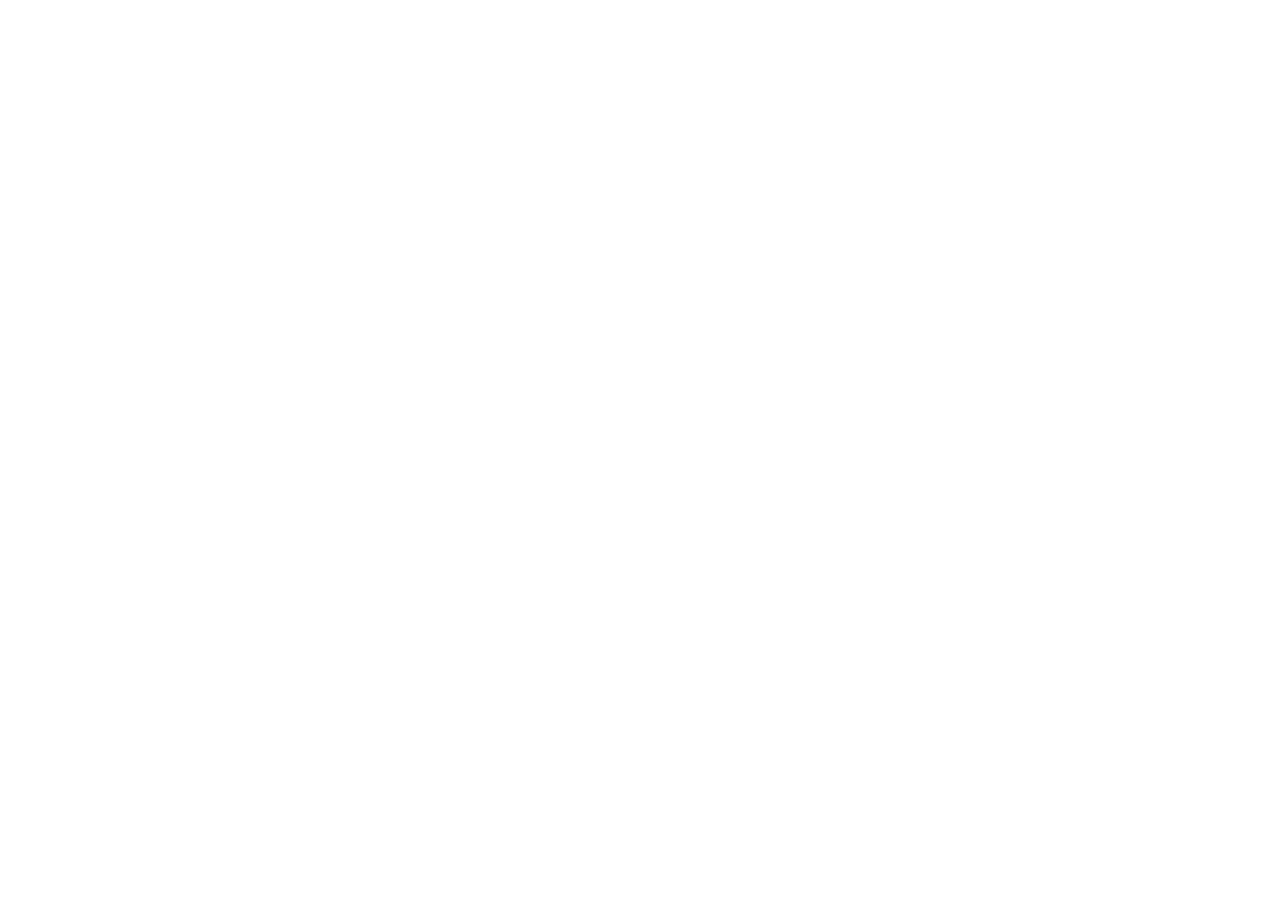
==== index.htm @ 849006d3 "初始化项目" ====
<!DOCTYPE html>
<html lang="en">

<head>
    <meta charset="UTF-8">
    <meta name="viewport" content="width=device-width, initial-scale=1.0,maximum-scale=1.0, minimum-scale=1.0, user-scalable=no">
    <meta http-equiv="X-UA-Compatible" content="ie=edge">
    <title>Document</title>
</head>

<body>

</body>

</html>
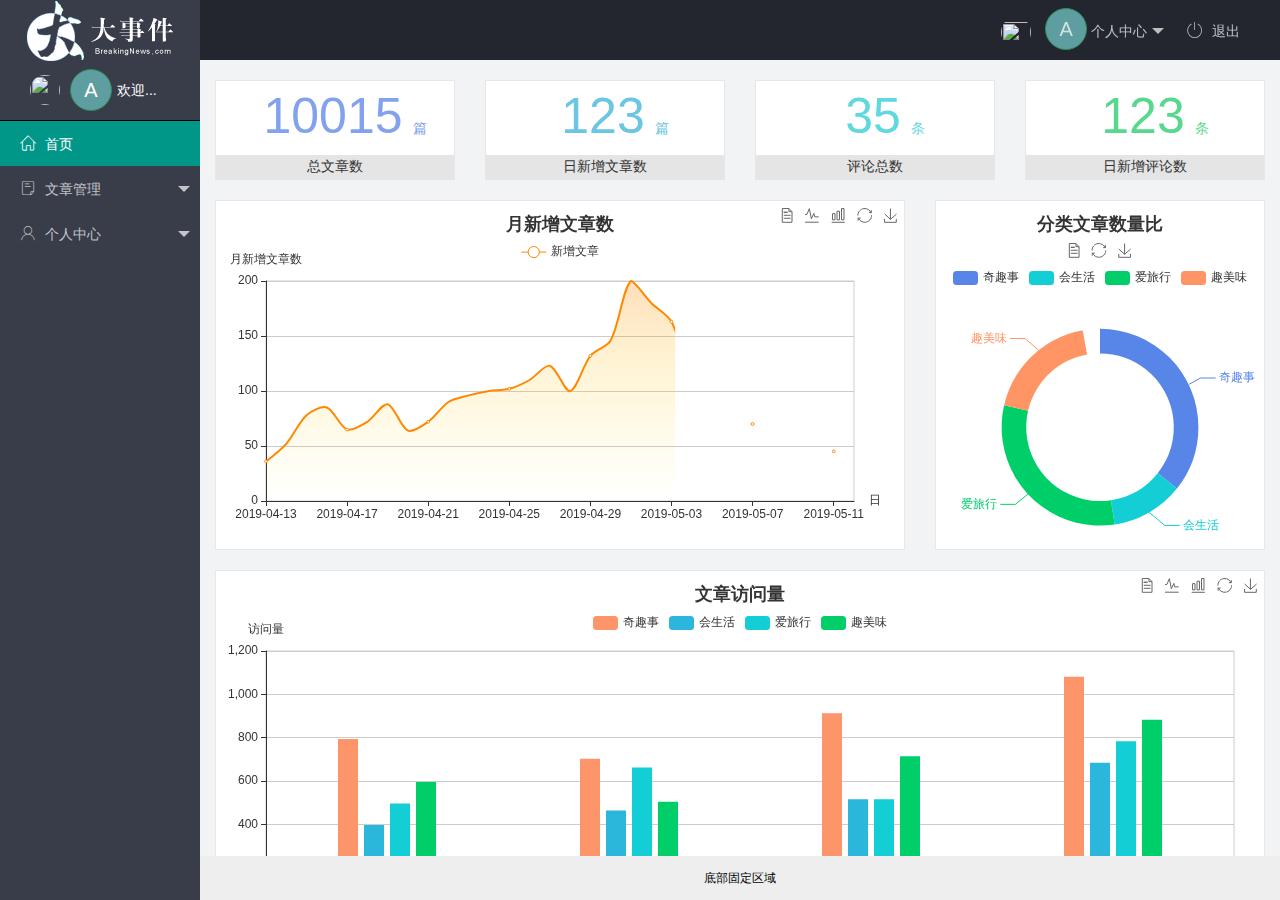
==== commit ef571d47: "完成了主页功能" ====
--- a/index.htm
+++ b/index.htm
@@ -6,10 +6,117 @@
     <meta name="viewport" content="width=device-width, initial-scale=1.0,maximum-scale=1.0, minimum-scale=1.0, user-scalable=no">
     <meta http-equiv="X-UA-Compatible" content="ie=edge">
     <title>Document</title>
+    <link rel="stylesheet" href="assets/lib/layui/css/layui.css">
+    <link rel="stylesheet" href="assets/fonts/iconfont.css">
+    <link rel="stylesheet" href="assets/css/index.css">
+
 </head>
 
 <body>
+    <div class="layui-layout layui-layout-admin">
+        <div class="layui-header">
+            <div class="layui-logo layui-hide-xs layui-bg-black">
+                <img src="./assets/images/logo.png" alt="">
+            </div>
+            <!-- 头部区域（可配合layui 已有的水平导航） -->
+            <ul class="layui-nav layui-layout-right">
+                <li class="layui-nav-item">
+                    <a href="javascript:;" class="userinfo">
+                        <img src="//tva1.sinaimg.cn/crop.0.0.118.118.180/5db11ff4gw1e77d3nqrv8j203b03cweg.jpg" class="layui-nav-img avatar">
+                        <span class="text-avatar">A</span> 个人中心
+                    </a>
+                    <dl class="layui-nav-child">
+                        <dd><a href="">基本资料</a></dd>
+                        <dd>
+                            <a href="">更换头像</a>
+                        </dd>
+                        <dd><a href="">重置密码</a></dd>
+                    </dl>
+                </li>
+                <li class="layui-nav-item" lay-unselect>
+                    <a href="javascript:;" id="btnLogout">
+                        <i class="iconfont icon-tuichu"></i> 退出
+                    </a>
+                </li>
+            </ul>
+        </div>
 
+        <div class="layui-side layui-bg-black">
+            <div class="layui-side-scroll">
+                <div class="userinfo">
+                    <img src="//tva1.sinaimg.cn/crop.0.0.118.118.180/5db11ff4gw1e77d3nqrv8j203b03cweg.jpg" class="layui-nav-img avatar">
+                    <span class="text-avatar">A</span>
+                    <span id="wel">欢迎...</span>
+                </div>
+                <!-- 左侧导航区域（可配合layui已有的垂直导航） -->
+                <ul class="layui-nav layui-nav-tree " lay-filter="test" lay-shrink="all">
+                    <li class="layui-nav-item layui-this ">
+                        <a href="./home/dashboard.html" target="main_fm">
+                            <i class="iconfont icon-home"></i> 首页
+                        </a>
+                    </li>
+                    <li class="layui-nav-item">
+                        <a class="" href="javascript:;">
+                            <i class="iconfont icon-16"></i> 文章管理
+                        </a>
+                        <dl class="layui-nav-child">
+                            <dd>
+                                <a href="javascript:;">
+                                    <i class="layui-icon layui-icon-app"></i> 文章类别
+                                </a>
+                            </dd>
+                            <dd>
+                                <a href="javascript:;">
+                                    <i class="layui-icon layui-icon-app"></i> 文章列表
+                                </a>
+                            </dd>
+                            <dd>
+                                <a href="javascript:;">
+                                    <i class="layui-icon layui-icon-app"></i> 发表文章
+                                </a>
+                            </dd>
+                        </dl>
+                    </li>
+                    <li class="layui-nav-item">
+                        <a href="javascript:;">
+                            <i class="iconfont icon-user"></i> 个人中心
+                        </a>
+                        <dl class="layui-nav-child">
+                            <dd>
+                                <a href="javascript:;">
+                                    <i class="layui-icon layui-icon-app"></i> 基本资料
+                                </a>
+                            </dd>
+                            <dd>
+                                <a href="javascript:;">
+                                    <i class="layui-icon layui-icon-app"></i> 更换头像
+                                </a>
+                            </dd>
+                            <dd>
+                                <a href="javascript:;">
+                                    <i class="layui-icon layui-icon-app"></i> 重置密码
+                                </a>
+                            </dd>
+                        </dl>
+                    </li>
+                </ul>
+            </div>
+        </div>
+
+        <div class="layui-body">
+            <!-- 内容主体区域 -->
+            <iframe src="./home/dashboard.html" frameborder="0" name="main_fm" class="main_fm"></iframe>
+        </div>
+
+        <div class="layui-footer">
+            <!-- 底部固定区域 -->
+            底部固定区域
+        </div>
+    </div>
 </body>
+<script src="assets/lib/layui/layui.all.js"></script>
+<script src="/assets/lib/jquery.js"></script>
+<script src="/assets/js/baseAPI.js"></script>
+<script src="/assets/js/index.js"></script>
 
 </html>--- a/assets/lib/layui/css/layui.css
+++ b/assets/lib/layui/css/layui.css
@@ -0,0 +1,2 @@
+/** layui-v2.5.5 MIT License By https://www.layui.com */
+ .layui-inline,img{display:inline-block;vertical-align:middle}h1,h2,h3,h4,h5,h6{font-weight:400}.layui-edge,.layui-header,.layui-inline,.layui-main{position:relative}.layui-body,.layui-edge,.layui-elip{overflow:hidden}.layui-btn,.layui-edge,.layui-inline,img{vertical-align:middle}.layui-btn,.layui-disabled,.layui-icon,.layui-unselect{-moz-user-select:none;-webkit-user-select:none;-ms-user-select:none}.layui-elip,.layui-form-checkbox span,.layui-form-pane .layui-form-label{text-overflow:ellipsis;white-space:nowrap}.layui-breadcrumb,.layui-tree-btnGroup{visibility:hidden}blockquote,body,button,dd,div,dl,dt,form,h1,h2,h3,h4,h5,h6,input,li,ol,p,pre,td,textarea,th,ul{margin:0;padding:0;-webkit-tap-highlight-color:rgba(0,0,0,0)}a:active,a:hover{outline:0}img{border:none}li{list-style:none}table{border-collapse:collapse;border-spacing:0}h4,h5,h6{font-size:100%}button,input,optgroup,option,select,textarea{font-family:inherit;font-size:inherit;font-style:inherit;font-weight:inherit;outline:0}pre{white-space:pre-wrap;white-space:-moz-pre-wrap;white-space:-pre-wrap;white-space:-o-pre-wrap;word-wrap:break-word}body{line-height:24px;font:14px Helvetica Neue,Helvetica,PingFang SC,Tahoma,Arial,sans-serif}hr{height:1px;margin:10px 0;border:0;clear:both}a{color:#333;text-decoration:none}a:hover{color:#777}a cite{font-style:normal;*cursor:pointer}.layui-border-box,.layui-border-box *{box-sizing:border-box}.layui-box,.layui-box *{box-sizing:content-box}.layui-clear{clear:both;*zoom:1}.layui-clear:after{content:'\20';clear:both;*zoom:1;display:block;height:0}.layui-inline{*display:inline;*zoom:1}.layui-edge{display:inline-block;width:0;height:0;border-width:6px;border-style:dashed;border-color:transparent}.layui-edge-top{top:-4px;border-bottom-color:#999;border-bottom-style:solid}.layui-edge-right{border-left-color:#999;border-left-style:solid}.layui-edge-bottom{top:2px;border-top-color:#999;border-top-style:solid}.layui-edge-left{border-right-color:#999;border-right-style:solid}.layui-disabled,.layui-disabled:hover{color:#d2d2d2!important;cursor:not-allowed!important}.layui-circle{border-radius:100%}.layui-show{display:block!important}.layui-hide{display:none!important}@font-face{font-family:layui-icon;src:url(../font/iconfont.eot?v=250);src:url(../font/iconfont.eot?v=250#iefix) format('embedded-opentype'),url(../font/iconfont.woff2?v=250) format('woff2'),url(../font/iconfont.woff?v=250) format('woff'),url(../font/iconfont.ttf?v=250) format('truetype'),url(../font/iconfont.svg?v=250#layui-icon) format('svg')}.layui-icon{font-family:layui-icon!important;font-size:16px;font-style:normal;-webkit-font-smoothing:antialiased;-moz-osx-font-smoothing:grayscale}.layui-icon-reply-fill:before{content:"\e611"}.layui-icon-set-fill:before{content:"\e614"}.layui-icon-menu-fill:before{content:"\e60f"}.layui-icon-search:before{content:"\e615"}.layui-icon-share:before{content:"\e641"}.layui-icon-set-sm:before{content:"\e620"}.layui-icon-engine:before{content:"\e628"}.layui-icon-close:before{content:"\1006"}.layui-icon-close-fill:before{content:"\1007"}.layui-icon-chart-screen:before{content:"\e629"}.layui-icon-star:before{content:"\e600"}.layui-icon-circle-dot:before{content:"\e617"}.layui-icon-chat:before{content:"\e606"}.layui-icon-release:before{content:"\e609"}.layui-icon-list:before{content:"\e60a"}.layui-icon-chart:before{content:"\e62c"}.layui-icon-ok-circle:before{content:"\1005"}.layui-icon-layim-theme:before{content:"\e61b"}.layui-icon-table:before{content:"\e62d"}.layui-icon-right:before{content:"\e602"}.layui-icon-left:before{content:"\e603"}.layui-icon-cart-simple:before{content:"\e698"}.layui-icon-face-cry:before{content:"\e69c"}.layui-icon-face-smile:before{content:"\e6af"}.layui-icon-survey:before{content:"\e6b2"}.layui-icon-tree:before{content:"\e62e"}.layui-icon-upload-circle:before{content:"\e62f"}.layui-icon-add-circle:before{content:"\e61f"}.layui-icon-download-circle:before{content:"\e601"}.layui-icon-templeate-1:before{content:"\e630"}.layui-icon-util:before{content:"\e631"}.layui-icon-face-surprised:before{content:"\e664"}.layui-icon-edit:before{content:"\e642"}.layui-icon-speaker:before{content:"\e645"}.layui-icon-down:before{content:"\e61a"}.layui-icon-file:before{content:"\e621"}.layui-icon-layouts:before{content:"\e632"}.layui-icon-rate-half:before{content:"\e6c9"}.layui-icon-add-circle-fine:before{content:"\e608"}.layui-icon-prev-circle:before{content:"\e633"}.layui-icon-read:before{content:"\e705"}.layui-icon-404:before{content:"\e61c"}.layui-icon-carousel:before{content:"\e634"}.layui-icon-help:before{content:"\e607"}.layui-icon-code-circle:before{content:"\e635"}.layui-icon-water:before{content:"\e636"}.layui-icon-username:before{content:"\e66f"}.layui-icon-find-fill:before{content:"\e670"}.layui-icon-about:before{content:"\e60b"}.layui-icon-location:before{content:"\e715"}.layui-icon-up:before{content:"\e619"}.layui-icon-pause:before{content:"\e651"}.layui-icon-date:before{content:"\e637"}.layui-icon-layim-uploadfile:before{content:"\e61d"}.layui-icon-delete:before{content:"\e640"}.layui-icon-play:before{content:"\e652"}.layui-icon-top:before{content:"\e604"}.layui-icon-friends:before{content:"\e612"}.layui-icon-refresh-3:before{content:"\e9aa"}.layui-icon-ok:before{content:"\e605"}.layui-icon-layer:before{content:"\e638"}.layui-icon-face-smile-fine:before{content:"\e60c"}.layui-icon-dollar:before{content:"\e659"}.layui-icon-group:before{content:"\e613"}.layui-icon-layim-download:before{content:"\e61e"}.layui-icon-picture-fine:before{content:"\e60d"}.layui-icon-link:before{content:"\e64c"}.layui-icon-diamond:before{content:"\e735"}.layui-icon-log:before{content:"\e60e"}.layui-icon-rate-solid:before{content:"\e67a"}.layui-icon-fonts-del:before{content:"\e64f"}.layui-icon-unlink:before{content:"\e64d"}.layui-icon-fonts-clear:before{content:"\e639"}.layui-icon-triangle-r:before{content:"\e623"}.layui-icon-circle:before{content:"\e63f"}.layui-icon-radio:before{content:"\e643"}.layui-icon-align-center:before{content:"\e647"}.layui-icon-align-right:before{content:"\e648"}.layui-icon-align-left:before{content:"\e649"}.layui-icon-loading-1:before{content:"\e63e"}.layui-icon-return:before{content:"\e65c"}.layui-icon-fonts-strong:before{content:"\e62b"}.layui-icon-upload:before{content:"\e67c"}.layui-icon-dialogue:before{content:"\e63a"}.layui-icon-video:before{content:"\e6ed"}.layui-icon-headset:before{content:"\e6fc"}.layui-icon-cellphone-fine:before{content:"\e63b"}.layui-icon-add-1:before{content:"\e654"}.layui-icon-face-smile-b:before{content:"\e650"}.layui-icon-fonts-html:before{content:"\e64b"}.layui-icon-form:before{content:"\e63c"}.layui-icon-cart:before{content:"\e657"}.layui-icon-camera-fill:before{content:"\e65d"}.layui-icon-tabs:before{content:"\e62a"}.layui-icon-fonts-code:before{content:"\e64e"}.layui-icon-fire:before{content:"\e756"}.layui-icon-set:before{content:"\e716"}.layui-icon-fonts-u:before{content:"\e646"}.layui-icon-triangle-d:before{content:"\e625"}.layui-icon-tips:before{content:"\e702"}.layui-icon-picture:before{content:"\e64a"}.layui-icon-more-vertical:before{content:"\e671"}.layui-icon-flag:before{content:"\e66c"}.layui-icon-loading:before{content:"\e63d"}.layui-icon-fonts-i:before{content:"\e644"}.layui-icon-refresh-1:before{content:"\e666"}.layui-icon-rmb:before{content:"\e65e"}.layui-icon-home:before{content:"\e68e"}.layui-icon-user:before{content:"\e770"}.layui-icon-notice:before{content:"\e667"}.layui-icon-login-weibo:before{content:"\e675"}.layui-icon-voice:before{content:"\e688"}.layui-icon-upload-drag:before{content:"\e681"}.layui-icon-login-qq:before{content:"\e676"}.layui-icon-snowflake:before{content:"\e6b1"}.layui-icon-file-b:before{content:"\e655"}.layui-icon-template:before{content:"\e663"}.layui-icon-auz:before{content:"\e672"}.layui-icon-console:before{content:"\e665"}.layui-icon-app:before{content:"\e653"}.layui-icon-prev:before{content:"\e65a"}.layui-icon-website:before{content:"\e7ae"}.layui-icon-next:before{content:"\e65b"}.layui-icon-component:before{content:"\e857"}.layui-icon-more:before{content:"\e65f"}.layui-icon-login-wechat:before{content:"\e677"}.layui-icon-shrink-right:before{content:"\e668"}.layui-icon-spread-left:before{content:"\e66b"}.layui-icon-camera:before{content:"\e660"}.layui-icon-note:before{content:"\e66e"}.layui-icon-refresh:before{content:"\e669"}.layui-icon-female:before{content:"\e661"}.layui-icon-male:before{content:"\e662"}.layui-icon-password:before{content:"\e673"}.layui-icon-senior:before{content:"\e674"}.layui-icon-theme:before{content:"\e66a"}.layui-icon-tread:before{content:"\e6c5"}.layui-icon-praise:before{content:"\e6c6"}.layui-icon-star-fill:before{content:"\e658"}.layui-icon-rate:before{content:"\e67b"}.layui-icon-template-1:before{content:"\e656"}.layui-icon-vercode:before{content:"\e679"}.layui-icon-cellphone:before{content:"\e678"}.layui-icon-screen-full:before{content:"\e622"}.layui-icon-screen-restore:before{content:"\e758"}.layui-icon-cols:before{content:"\e610"}.layui-icon-export:before{content:"\e67d"}.layui-icon-print:before{content:"\e66d"}.layui-icon-slider:before{content:"\e714"}.layui-icon-addition:before{content:"\e624"}.layui-icon-subtraction:before{content:"\e67e"}.layui-icon-service:before{content:"\e626"}.layui-icon-transfer:before{content:"\e691"}.layui-main{width:1140px;margin:0 auto}.layui-header{z-index:1000;height:60px}.layui-header a:hover{transition:all .5s;-webkit-transition:all .5s}.layui-side{position:fixed;left:0;top:0;bottom:0;z-index:999;width:200px;overflow-x:hidden}.layui-side-scroll{position:relative;width:220px;height:100%;overflow-x:hidden}.layui-body{position:absolute;left:200px;right:0;top:0;bottom:0;z-index:998;width:auto;overflow-y:auto;box-sizing:border-box}.layui-layout-body{overflow:hidden}.layui-layout-admin .layui-header{background-color:#23262E}.layui-layout-admin .layui-side{top:60px;width:200px;overflow-x:hidden}.layui-layout-admin .layui-body{position:fixed;top:60px;bottom:44px}.layui-layout-admin .layui-main{width:auto;margin:0 15px}.layui-layout-admin .layui-footer{position:fixed;left:200px;right:0;bottom:0;height:44px;line-height:44px;padding:0 15px;background-color:#eee}.layui-layout-admin .layui-logo{position:absolute;left:0;top:0;width:200px;height:100%;line-height:60px;text-align:center;color:#009688;font-size:16px}.layui-layout-admin .layui-header .layui-nav{background:0 0}.layui-layout-left{position:absolute!important;left:200px;top:0}.layui-layout-right{position:absolute!important;right:0;top:0}.layui-container{position:relative;margin:0 auto;padding:0 15px;box-sizing:border-box}.layui-fluid{position:relative;margin:0 auto;padding:0 15px}.layui-row:after,.layui-row:before{content:'';display:block;clear:both}.layui-col-lg1,.layui-col-lg10,.layui-col-lg11,.layui-col-lg12,.layui-col-lg2,.layui-col-lg3,.layui-col-lg4,.layui-col-lg5,.layui-col-lg6,.layui-col-lg7,.layui-col-lg8,.layui-col-lg9,.layui-col-md1,.layui-col-md10,.layui-col-md11,.layui-col-md12,.layui-col-md2,.layui-col-md3,.layui-col-md4,.layui-col-md5,.layui-col-md6,.layui-col-md7,.layui-col-md8,.layui-col-md9,.layui-col-sm1,.layui-col-sm10,.layui-col-sm11,.layui-col-sm12,.layui-col-sm2,.layui-col-sm3,.layui-col-sm4,.layui-col-sm5,.layui-col-sm6,.layui-col-sm7,.layui-col-sm8,.layui-col-sm9,.layui-col-xs1,.layui-col-xs10,.layui-col-xs11,.layui-col-xs12,.layui-col-xs2,.layui-col-xs3,.layui-col-xs4,.layui-col-xs5,.layui-col-xs6,.layui-col-xs7,.layui-col-xs8,.layui-col-xs9{position:relative;display:block;box-sizing:border-box}.layui-col-xs1,.layui-col-xs10,.layui-col-xs11,.layui-col-xs12,.layui-col-xs2,.layui-col-xs3,.layui-col-xs4,.layui-col-xs5,.layui-col-xs6,.layui-col-xs7,.layui-col-xs8,.layui-col-xs9{float:left}.layui-col-xs1{width:8.33333333%}.layui-col-xs2{width:16.66666667%}.layui-col-xs3{width:25%}.layui-col-xs4{width:33.33333333%}.layui-col-xs5{width:41.66666667%}.layui-col-xs6{width:50%}.layui-col-xs7{width:58.33333333%}.layui-col-xs8{width:66.66666667%}.layui-col-xs9{width:75%}.layui-col-xs10{width:83.33333333%}.layui-col-xs11{width:91.66666667%}.layui-col-xs12{width:100%}.layui-col-xs-offset1{margin-left:8.33333333%}.layui-col-xs-offset2{margin-left:16.66666667%}.layui-col-xs-offset3{margin-left:25%}.layui-col-xs-offset4{margin-left:33.33333333%}.layui-col-xs-offset5{margin-left:41.66666667%}.layui-col-xs-offset6{margin-left:50%}.layui-col-xs-offset7{margin-left:58.33333333%}.layui-col-xs-offset8{margin-left:66.66666667%}.layui-col-xs-offset9{margin-left:75%}.layui-col-xs-offset10{margin-left:83.33333333%}.layui-col-xs-offset11{margin-left:91.66666667%}.layui-col-xs-offset12{margin-left:100%}@media screen and (max-width:768px){.layui-hide-xs{display:none!important}.layui-show-xs-block{display:block!important}.layui-show-xs-inline{display:inline!important}.layui-show-xs-inline-block{display:inline-block!important}}@media screen and (min-width:768px){.layui-container{width:750px}.layui-hide-sm{display:none!important}.layui-show-sm-block{display:block!important}.layui-show-sm-inline{display:inline!important}.layui-show-sm-inline-block{display:inline-block!important}.layui-col-sm1,.layui-col-sm10,.layui-col-sm11,.layui-col-sm12,.layui-col-sm2,.layui-col-sm3,.layui-col-sm4,.layui-col-sm5,.layui-col-sm6,.layui-col-sm7,.layui-col-sm8,.layui-col-sm9{float:left}.layui-col-sm1{width:8.33333333%}.layui-col-sm2{width:16.66666667%}.layui-col-sm3{width:25%}.layui-col-sm4{width:33.33333333%}.layui-col-sm5{width:41.66666667%}.layui-col-sm6{width:50%}.layui-col-sm7{width:58.33333333%}.layui-col-sm8{width:66.66666667%}.layui-col-sm9{width:75%}.layui-col-sm10{width:83.33333333%}.layui-col-sm11{width:91.66666667%}.layui-col-sm12{width:100%}.layui-col-sm-offset1{margin-left:8.33333333%}.layui-col-sm-offset2{margin-left:16.66666667%}.layui-col-sm-offset3{margin-left:25%}.layui-col-sm-offset4{margin-left:33.33333333%}.layui-col-sm-offset5{margin-left:41.66666667%}.layui-col-sm-offset6{margin-left:50%}.layui-col-sm-offset7{margin-left:58.33333333%}.layui-col-sm-offset8{margin-left:66.66666667%}.layui-col-sm-offset9{margin-left:75%}.layui-col-sm-offset10{margin-left:83.33333333%}.layui-col-sm-offset11{margin-left:91.66666667%}.layui-col-sm-offset12{margin-left:100%}}@media screen and (min-width:992px){.layui-container{width:970px}.layui-hide-md{display:none!important}.layui-show-md-block{display:block!important}.layui-show-md-inline{display:inline!important}.layui-show-md-inline-block{display:inline-block!important}.layui-col-md1,.layui-col-md10,.layui-col-md11,.layui-col-md12,.layui-col-md2,.layui-col-md3,.layui-col-md4,.layui-col-md5,.layui-col-md6,.layui-col-md7,.layui-col-md8,.layui-col-md9{float:left}.layui-col-md1{width:8.33333333%}.layui-col-md2{width:16.66666667%}.layui-col-md3{width:25%}.layui-col-md4{width:33.33333333%}.layui-col-md5{width:41.66666667%}.layui-col-md6{width:50%}.layui-col-md7{width:58.33333333%}.layui-col-md8{width:66.66666667%}.layui-col-md9{width:75%}.layui-col-md10{width:83.33333333%}.layui-col-md11{width:91.66666667%}.layui-col-md12{width:100%}.layui-col-md-offset1{margin-left:8.33333333%}.layui-col-md-offset2{margin-left:16.66666667%}.layui-col-md-offset3{margin-left:25%}.layui-col-md-offset4{margin-left:33.33333333%}.layui-col-md-offset5{margin-left:41.66666667%}.layui-col-md-offset6{margin-left:50%}.layui-col-md-offset7{margin-left:58.33333333%}.layui-col-md-offset8{margin-left:66.66666667%}.layui-col-md-offset9{margin-left:75%}.layui-col-md-offset10{margin-left:83.33333333%}.layui-col-md-offset11{margin-left:91.66666667%}.layui-col-md-offset12{margin-left:100%}}@media screen and (min-width:1200px){.layui-container{width:1170px}.layui-hide-lg{display:none!important}.layui-show-lg-block{display:block!important}.layui-show-lg-inline{display:inline!important}.layui-show-lg-inline-block{display:inline-block!important}.layui-col-lg1,.layui-col-lg10,.layui-col-lg11,.layui-col-lg12,.layui-col-lg2,.layui-col-lg3,.layui-col-lg4,.layui-col-lg5,.layui-col-lg6,.layui-col-lg7,.layui-col-lg8,.layui-col-lg9{float:left}.layui-col-lg1{width:8.33333333%}.layui-col-lg2{width:16.66666667%}.layui-col-lg3{width:25%}.layui-col-lg4{width:33.33333333%}.layui-col-lg5{width:41.66666667%}.layui-col-lg6{width:50%}.layui-col-lg7{width:58.33333333%}.layui-col-lg8{width:66.66666667%}.layui-col-lg9{width:75%}.layui-col-lg10{width:83.33333333%}.layui-col-lg11{width:91.66666667%}.layui-col-lg12{width:100%}.layui-col-lg-offset1{margin-left:8.33333333%}.layui-col-lg-offset2{margin-left:16.66666667%}.layui-col-lg-offset3{margin-left:25%}.layui-col-lg-offset4{margin-left:33.33333333%}.layui-col-lg-offset5{margin-left:41.66666667%}.layui-col-lg-offset6{margin-left:50%}.layui-col-lg-offset7{margin-left:58.33333333%}.layui-col-lg-offset8{margin-left:66.66666667%}.layui-col-lg-offset9{margin-left:75%}.layui-col-lg-offset10{margin-left:83.33333333%}.layui-col-lg-offset11{margin-left:91.66666667%}.layui-col-lg-offset12{margin-left:100%}}.layui-col-space1{margin:-.5px}.layui-col-space1>*{padding:.5px}.layui-col-space3{margin:-1.5px}.layui-col-space3>*{padding:1.5px}.layui-col-space5{margin:-2.5px}.layui-col-space5>*{padding:2.5px}.layui-col-space8{margin:-3.5px}.layui-col-space8>*{padding:3.5px}.layui-col-space10{margin:-5px}.layui-col-space10>*{padding:5px}.layui-col-space12{margin:-6px}.layui-col-space12>*{padding:6px}.layui-col-space15{margin:-7.5px}.layui-col-space15>*{padding:7.5px}.layui-col-space18{margin:-9px}.layui-col-space18>*{padding:9px}.layui-col-space20{margin:-10px}.layui-col-space20>*{padding:10px}.layui-col-space22{margin:-11px}.layui-col-space22>*{padding:11px}.layui-col-space25{margin:-12.5px}.layui-col-space25>*{padding:12.5px}.layui-col-space30{margin:-15px}.layui-col-space30>*{padding:15px}.layui-btn,.layui-input,.layui-select,.layui-textarea,.layui-upload-button{outline:0;-webkit-appearance:none;transition:all .3s;-webkit-transition:all .3s;box-sizing:border-box}.layui-elem-quote{margin-bottom:10px;padding:15px;line-height:22px;border-left:5px solid #009688;border-radius:0 2px 2px 0;background-color:#f2f2f2}.layui-quote-nm{border-style:solid;border-width:1px 1px 1px 5px;background:0 0}.layui-elem-field{margin-bottom:10px;padding:0;border-width:1px;border-style:solid}.layui-elem-field legend{margin-left:20px;padding:0 10px;font-size:20px;font-weight:300}.layui-field-title{margin:10px 0 20px;border-width:1px 0 0}.layui-field-box{padding:10px 15px}.layui-field-title .layui-field-box{padding:10px 0}.layui-progress{position:relative;height:6px;border-radius:20px;background-color:#e2e2e2}.layui-progress-bar{position:absolute;left:0;top:0;width:0;max-width:100%;height:6px;border-radius:20px;text-align:right;background-color:#5FB878;transition:all .3s;-webkit-transition:all .3s}.layui-progress-big,.layui-progress-big .layui-progress-bar{height:18px;line-height:18px}.layui-progress-text{position:relative;top:-20px;line-height:18px;font-size:12px;color:#666}.layui-progress-big .layui-progress-text{position:static;padding:0 10px;color:#fff}.layui-collapse{border-width:1px;border-style:solid;border-radius:2px}.layui-colla-content,.layui-colla-item{border-top-width:1px;border-top-style:solid}.layui-colla-item:first-child{border-top:none}.layui-colla-title{position:relative;height:42px;line-height:42px;padding:0 15px 0 35px;color:#333;background-color:#f2f2f2;cursor:pointer;font-size:14px;overflow:hidden}.layui-colla-content{display:none;padding:10px 15px;line-height:22px;color:#666}.layui-colla-icon{position:absolute;left:15px;top:0;font-size:14px}.layui-card{margin-bottom:15px;border-radius:2px;background-color:#fff;box-shadow:0 1px 2px 0 rgba(0,0,0,.05)}.layui-card:last-child{margin-bottom:0}.layui-card-header{position:relative;height:42px;line-height:42px;padding:0 15px;border-bottom:1px solid #f6f6f6;color:#333;border-radius:2px 2px 0 0;font-size:14px}.layui-bg-black,.layui-bg-blue,.layui-bg-cyan,.layui-bg-green,.layui-bg-orange,.layui-bg-red{color:#fff!important}.layui-card-body{position:relative;padding:10px 15px;line-height:24px}.layui-card-body[pad15]{padding:15px}.layui-card-body[pad20]{padding:20px}.layui-card-body .layui-table{margin:5px 0}.layui-card .layui-tab{margin:0}.layui-panel-window{position:relative;padding:15px;border-radius:0;border-top:5px solid #E6E6E6;background-color:#fff}.layui-auxiliar-moving{position:fixed;left:0;right:0;top:0;bottom:0;width:100%;height:100%;background:0 0;z-index:9999999999}.layui-form-label,.layui-form-mid,.layui-form-select,.layui-input-block,.layui-input-inline,.layui-textarea{position:relative}.layui-bg-red{background-color:#FF5722!important}.layui-bg-orange{background-color:#FFB800!important}.layui-bg-green{background-color:#009688!important}.layui-bg-cyan{background-color:#2F4056!important}.layui-bg-blue{background-color:#1E9FFF!important}.layui-bg-black{background-color:#393D49!important}.layui-bg-gray{background-color:#eee!important;color:#666!important}.layui-badge-rim,.layui-colla-content,.layui-colla-item,.layui-collapse,.layui-elem-field,.layui-form-pane .layui-form-item[pane],.layui-form-pane .layui-form-label,.layui-input,.layui-layedit,.layui-layedit-tool,.layui-quote-nm,.layui-select,.layui-tab-bar,.layui-tab-card,.layui-tab-title,.layui-tab-title .layui-this:after,.layui-textarea{border-color:#e6e6e6}.layui-timeline-item:before,hr{background-color:#e6e6e6}.layui-text{line-height:22px;font-size:14px;color:#666}.layui-text h1,.layui-text h2,.layui-text h3{font-weight:500;color:#333}.layui-text h1{font-size:30px}.layui-text h2{font-size:24px}.layui-text h3{font-size:18px}.layui-text a:not(.layui-btn){color:#01AAED}.layui-text a:not(.layui-btn):hover{text-decoration:underline}.layui-text ul{padding:5px 0 5px 15px}.layui-text ul li{margin-top:5px;list-style-type:disc}.layui-text em,.layui-word-aux{color:#999!important;padding:0 5px!important}.layui-btn{display:inline-block;height:38px;line-height:38px;padding:0 18px;background-color:#009688;color:#fff;white-space:nowrap;text-align:center;font-size:14px;border:none;border-radius:2px;cursor:pointer}.layui-btn:hover{opacity:.8;filter:alpha(opacity=80);color:#fff}.layui-btn:active{opacity:1;filter:alpha(opacity=100)}.layui-btn+.layui-btn{margin-left:10px}.layui-btn-container{font-size:0}.layui-btn-container .layui-btn{margin-right:10px;margin-bottom:10px}.layui-btn-container .layui-btn+.layui-btn{margin-left:0}.layui-table .layui-btn-container .layui-btn{margin-bottom:9px}.layui-btn-radius{border-radius:100px}.layui-btn .layui-icon{margin-right:3px;font-size:18px;vertical-align:bottom;vertical-align:middle\9}.layui-btn-primary{border:1px solid #C9C9C9;background-color:#fff;color:#555}.layui-btn-primary:hover{border-color:#009688;color:#333}.layui-btn-normal{background-color:#1E9FFF}.layui-btn-warm{background-color:#FFB800}.layui-btn-danger{background-color:#FF5722}.layui-btn-checked{background-color:#5FB878}.layui-btn-disabled,.layui-btn-disabled:active,.layui-btn-disabled:hover{border:1px solid #e6e6e6;background-color:#FBFBFB;color:#C9C9C9;cursor:not-allowed;opacity:1}.layui-btn-lg{height:44px;line-height:44px;padding:0 25px;font-size:16px}.layui-btn-sm{height:30px;line-height:30px;padding:0 10px;font-size:12px}.layui-btn-sm i{font-size:16px!important}.layui-btn-xs{height:22px;line-height:22px;padding:0 5px;font-size:12px}.layui-btn-xs i{font-size:14px!important}.layui-btn-group{display:inline-block;vertical-align:middle;font-size:0}.layui-btn-group .layui-btn{margin-left:0!important;margin-right:0!important;border-left:1px solid rgba(255,255,255,.5);border-radius:0}.layui-btn-group .layui-btn-primary{border-left:none}.layui-btn-group .layui-btn-primary:hover{border-color:#C9C9C9;color:#009688}.layui-btn-group .layui-btn:first-child{border-left:none;border-radius:2px 0 0 2px}.layui-btn-group .layui-btn-primary:first-child{border-left:1px solid #c9c9c9}.layui-btn-group .layui-btn:last-child{border-radius:0 2px 2px 0}.layui-btn-group .layui-btn+.layui-btn{margin-left:0}.layui-btn-group+.layui-btn-group{margin-left:10px}.layui-btn-fluid{width:100%}.layui-input,.layui-select,.layui-textarea{height:38px;line-height:1.3;line-height:38px\9;border-width:1px;border-style:solid;background-color:#fff;border-radius:2px}.layui-input::-webkit-input-placeholder,.layui-select::-webkit-input-placeholder,.layui-textarea::-webkit-input-placeholder{line-height:1.3}.layui-input,.layui-textarea{display:block;width:100%;padding-left:10px}.layui-input:hover,.layui-textarea:hover{border-color:#D2D2D2!important}.layui-input:focus,.layui-textarea:focus{border-color:#C9C9C9!important}.layui-textarea{min-height:100px;height:auto;line-height:20px;padding:6px 10px;resize:vertical}.layui-select{padding:0 10px}.layui-form input[type=checkbox],.layui-form input[type=radio],.layui-form select{display:none}.layui-form [lay-ignore]{display:initial}.layui-form-item{margin-bottom:15px;clear:both;*zoom:1}.layui-form-item:after{content:'\20';clear:both;*zoom:1;display:block;height:0}.layui-form-label{float:left;display:block;padding:9px 15px;width:80px;font-weight:400;line-height:20px;text-align:right}.layui-form-label-col{display:block;float:none;padding:9px 0;line-height:20px;text-align:left}.layui-form-item .layui-inline{margin-bottom:5px;margin-right:10px}.layui-input-block{margin-left:110px;min-height:36px}.layui-input-inline{display:inline-block;vertical-align:middle}.layui-form-item .layui-input-inline{float:left;width:190px;margin-right:10px}.layui-form-text .layui-input-inline{width:auto}.layui-form-mid{float:left;display:block;padding:9px 0!important;line-height:20px;margin-right:10px}.layui-form-danger+.layui-form-select .layui-input,.layui-form-danger:focus{border-color:#FF5722!important}.layui-form-select .layui-input{padding-right:30px;cursor:pointer}.layui-form-select .layui-edge{position:absolute;right:10px;top:50%;margin-top:-3px;cursor:pointer;border-width:6px;border-top-color:#c2c2c2;border-top-style:solid;transition:all .3s;-webkit-transition:all .3s}.layui-form-select dl{display:none;position:absolute;left:0;top:42px;padding:5px 0;z-index:899;min-width:100%;border:1px solid #d2d2d2;max-height:300px;overflow-y:auto;background-color:#fff;border-radius:2px;box-shadow:0 2px 4px rgba(0,0,0,.12);box-sizing:border-box}.layui-form-select dl dd,.layui-form-select dl dt{padding:0 10px;line-height:36px;white-space:nowrap;overflow:hidden;text-overflow:ellipsis}.layui-form-select dl dt{font-size:12px;color:#999}.layui-form-select dl dd{cursor:pointer}.layui-form-select dl dd:hover{background-color:#f2f2f2;-webkit-transition:.5s all;transition:.5s all}.layui-form-select .layui-select-group dd{padding-left:20px}.layui-form-select dl dd.layui-select-tips{padding-left:10px!important;color:#999}.layui-form-select dl dd.layui-this{background-color:#5FB878;color:#fff}.layui-form-checkbox,.layui-form-select dl dd.layui-disabled{background-color:#fff}.layui-form-selected dl{display:block}.layui-form-checkbox,.layui-form-checkbox *,.layui-form-switch{display:inline-block;vertical-align:middle}.layui-form-selected .layui-edge{margin-top:-9px;-webkit-transform:rotate(180deg);transform:rotate(180deg);margin-top:-3px\9}:root .layui-form-selected .layui-edge{margin-top:-9px\0/IE9}.layui-form-selectup dl{top:auto;bottom:42px}.layui-select-none{margin:5px 0;text-align:center;color:#999}.layui-select-disabled .layui-disabled{border-color:#eee!important}.layui-select-disabled .layui-edge{border-top-color:#d2d2d2}.layui-form-checkbox{position:relative;height:30px;line-height:30px;margin-right:10px;padding-right:30px;cursor:pointer;font-size:0;-webkit-transition:.1s linear;transition:.1s linear;box-sizing:border-box}.layui-form-checkbox span{padding:0 10px;height:100%;font-size:14px;border-radius:2px 0 0 2px;background-color:#d2d2d2;color:#fff;overflow:hidden}.layui-form-checkbox:hover span{background-color:#c2c2c2}.layui-form-checkbox i{position:absolute;right:0;top:0;width:30px;height:28px;border:1px solid #d2d2d2;border-left:none;border-radius:0 2px 2px 0;color:#fff;font-size:20px;text-align:center}.layui-form-checkbox:hover i{border-color:#c2c2c2;color:#c2c2c2}.layui-form-checked,.layui-form-checked:hover{border-color:#5FB878}.layui-form-checked span,.layui-form-checked:hover span{background-color:#5FB878}.layui-form-checked i,.layui-form-checked:hover i{color:#5FB878}.layui-form-item .layui-form-checkbox{margin-top:4px}.layui-form-checkbox[lay-skin=primary]{height:auto!important;line-height:normal!important;min-width:18px;min-height:18px;border:none!important;margin-right:0;padding-left:28px;padding-right:0;background:0 0}.layui-form-checkbox[lay-skin=primary] span{padding-left:0;padding-right:15px;line-height:18px;background:0 0;color:#666}.layui-form-checkbox[lay-skin=primary] i{right:auto;left:0;width:16px;height:16px;line-height:16px;border:1px solid #d2d2d2;font-size:12px;border-radius:2px;background-color:#fff;-webkit-transition:.1s linear;transition:.1s linear}.layui-form-checkbox[lay-skin=primary]:hover i{border-color:#5FB878;color:#fff}.layui-form-checked[lay-skin=primary] i{border-color:#5FB878!important;background-color:#5FB878;color:#fff}.layui-checkbox-disbaled[lay-skin=primary] span{background:0 0!important;color:#c2c2c2}.layui-checkbox-disbaled[lay-skin=primary]:hover i{border-color:#d2d2d2}.layui-form-item .layui-form-checkbox[lay-skin=primary]{margin-top:10px}.layui-form-switch{position:relative;height:22px;line-height:22px;min-width:35px;padding:0 5px;margin-top:8px;border:1px solid #d2d2d2;border-radius:20px;cursor:pointer;background-color:#fff;-webkit-transition:.1s linear;transition:.1s linear}.layui-form-switch i{position:absolute;left:5px;top:3px;width:16px;height:16px;border-radius:20px;background-color:#d2d2d2;-webkit-transition:.1s linear;transition:.1s linear}.layui-form-switch em{position:relative;top:0;width:25px;margin-left:21px;padding:0!important;text-align:center!important;color:#999!important;font-style:normal!important;font-size:12px}.layui-form-onswitch{border-color:#5FB878;background-color:#5FB878}.layui-checkbox-disbaled,.layui-checkbox-disbaled i{border-color:#e2e2e2!important}.layui-form-onswitch i{left:100%;margin-left:-21px;background-color:#fff}.layui-form-onswitch em{margin-left:5px;margin-right:21px;color:#fff!important}.layui-checkbox-disbaled span{background-color:#e2e2e2!important}.layui-checkbox-disbaled:hover i{color:#fff!important}[lay-radio]{display:none}.layui-form-radio,.layui-form-radio *{display:inline-block;vertical-align:middle}.layui-form-radio{line-height:28px;margin:6px 10px 0 0;padding-right:10px;cursor:pointer;font-size:0}.layui-form-radio *{font-size:14px}.layui-form-radio>i{margin-right:8px;font-size:22px;color:#c2c2c2}.layui-form-radio>i:hover,.layui-form-radioed>i{color:#5FB878}.layui-radio-disbaled>i{color:#e2e2e2!important}.layui-form-pane .layui-form-label{width:110px;padding:8px 15px;height:38px;line-height:20px;border-width:1px;border-style:solid;border-radius:2px 0 0 2px;text-align:center;background-color:#FBFBFB;overflow:hidden;box-sizing:border-box}.layui-form-pane .layui-input-inline{margin-left:-1px}.layui-form-pane .layui-input-block{margin-left:110px;left:-1px}.layui-form-pane .layui-input{border-radius:0 2px 2px 0}.layui-form-pane .layui-form-text .layui-form-label{float:none;width:100%;border-radius:2px;box-sizing:border-box;text-align:left}.layui-form-pane .layui-form-text .layui-input-inline{display:block;margin:0;top:-1px;clear:both}.layui-form-pane .layui-form-text .layui-input-block{margin:0;left:0;top:-1px}.layui-form-pane .layui-form-text .layui-textarea{min-height:100px;border-radius:0 0 2px 2px}.layui-form-pane .layui-form-checkbox{margin:4px 0 4px 10px}.layui-form-pane .layui-form-radio,.layui-form-pane .layui-form-switch{margin-top:6px;margin-left:10px}.layui-form-pane .layui-form-item[pane]{position:relative;border-width:1px;border-style:solid}.layui-form-pane .layui-form-item[pane] .layui-form-label{position:absolute;left:0;top:0;height:100%;border-width:0 1px 0 0}.layui-form-pane .layui-form-item[pane] .layui-input-inline{margin-left:110px}@media screen and (max-width:450px){.layui-form-item .layui-form-label{text-overflow:ellipsis;overflow:hidden;white-space:nowrap}.layui-form-item .layui-inline{display:block;margin-right:0;margin-bottom:20px;clear:both}.layui-form-item .layui-inline:after{content:'\20';clear:both;display:block;height:0}.layui-form-item .layui-input-inline{display:block;float:none;left:-3px;width:auto;margin:0 0 10px 112px}.layui-form-item .layui-input-inline+.layui-form-mid{margin-left:110px;top:-5px;padding:0}.layui-form-item .layui-form-checkbox{margin-right:5px;margin-bottom:5px}}.layui-layedit{border-width:1px;border-style:solid;border-radius:2px}.layui-layedit-tool{padding:3px 5px;border-bottom-width:1px;border-bottom-style:solid;font-size:0}.layedit-tool-fixed{position:fixed;top:0;border-top:1px solid #e2e2e2}.layui-layedit-tool .layedit-tool-mid,.layui-layedit-tool .layui-icon{display:inline-block;vertical-align:middle;text-align:center;font-size:14px}.layui-layedit-tool .layui-icon{position:relative;width:32px;height:30px;line-height:30px;margin:3px 5px;color:#777;cursor:pointer;border-radius:2px}.layui-layedit-tool .layui-icon:hover{color:#393D49}.layui-layedit-tool .layui-icon:active{color:#000}.layui-layedit-tool .layedit-tool-active{background-color:#e2e2e2;color:#000}.layui-layedit-tool .layui-disabled,.layui-layedit-tool .layui-disabled:hover{color:#d2d2d2;cursor:not-allowed}.layui-layedit-tool .layedit-tool-mid{width:1px;height:18px;margin:0 10px;background-color:#d2d2d2}.layedit-tool-html{width:50px!important;font-size:30px!important}.layedit-tool-b,.layedit-tool-code,.layedit-tool-help{font-size:16px!important}.layedit-tool-d,.layedit-tool-face,.layedit-tool-image,.layedit-tool-unlink{font-size:18px!important}.layedit-tool-image input{position:absolute;font-size:0;left:0;top:0;width:100%;height:100%;opacity:.01;filter:Alpha(opacity=1);cursor:pointer}.layui-layedit-iframe iframe{display:block;width:100%}#LAY_layedit_code{overflow:hidden}.layui-laypage{display:inline-block;*display:inline;*zoom:1;vertical-align:middle;margin:10px 0;font-size:0}.layui-laypage>a:first-child,.layui-laypage>a:first-child em{border-radius:2px 0 0 2px}.layui-laypage>a:last-child,.layui-laypage>a:last-child em{border-radius:0 2px 2px 0}.layui-laypage>:first-child{margin-left:0!important}.layui-laypage>:last-child{margin-right:0!important}.layui-laypage a,.layui-laypage button,.layui-laypage input,.layui-laypage select,.layui-laypage span{border:1px solid #e2e2e2}.layui-laypage a,.layui-laypage span{display:inline-block;*display:inline;*zoom:1;vertical-align:middle;padding:0 15px;height:28px;line-height:28px;margin:0 -1px 5px 0;background-color:#fff;color:#333;font-size:12px}.layui-flow-more a *,.layui-laypage input,.layui-table-view select[lay-ignore]{display:inline-block}.layui-laypage a:hover{color:#009688}.layui-laypage em{font-style:normal}.layui-laypage .layui-laypage-spr{color:#999;font-weight:700}.layui-laypage a{text-decoration:none}.layui-laypage .layui-laypage-curr{position:relative}.layui-laypage .layui-laypage-curr em{position:relative;color:#fff}.layui-laypage .layui-laypage-curr .layui-laypage-em{position:absolute;left:-1px;top:-1px;padding:1px;width:100%;height:100%;background-color:#009688}.layui-laypage-em{border-radius:2px}.layui-laypage-next em,.layui-laypage-prev em{font-family:Sim sun;font-size:16px}.layui-laypage .layui-laypage-count,.layui-laypage .layui-laypage-limits,.layui-laypage .layui-laypage-refresh,.layui-laypage .layui-laypage-skip{margin-left:10px;margin-right:10px;padding:0;border:none}.layui-laypage .layui-laypage-limits,.layui-laypage .layui-laypage-refresh{vertical-align:top}.layui-laypage .layui-laypage-refresh i{font-size:18px;cursor:pointer}.layui-laypage select{height:22px;padding:3px;border-radius:2px;cursor:pointer}.layui-laypage .layui-laypage-skip{height:30px;line-height:30px;color:#999}.layui-laypage button,.layui-laypage input{height:30px;line-height:30px;border-radius:2px;vertical-align:top;background-color:#fff;box-sizing:border-box}.layui-laypage input{width:40px;margin:0 10px;padding:0 3px;text-align:center}.layui-laypage input:focus,.layui-laypage select:focus{border-color:#009688!important}.layui-laypage button{margin-left:10px;padding:0 10px;cursor:pointer}.layui-table,.layui-table-view{margin:10px 0}.layui-flow-more{margin:10px 0;text-align:center;color:#999;font-size:14px}.layui-flow-more a{height:32px;line-height:32px}.layui-flow-more a *{vertical-align:top}.layui-flow-more a cite{padding:0 20px;border-radius:3px;background-color:#eee;color:#333;font-style:normal}.layui-flow-more a cite:hover{opacity:.8}.layui-flow-more a i{font-size:30px;color:#737383}.layui-table{width:100%;background-color:#fff;color:#666}.layui-table tr{transition:all .3s;-webkit-transition:all .3s}.layui-table th{text-align:left;font-weight:400}.layui-table tbody tr:hover,.layui-table thead tr,.layui-table-click,.layui-table-header,.layui-table-hover,.layui-table-mend,.layui-table-patch,.layui-table-tool,.layui-table-total,.layui-table-total tr,.layui-table[lay-even] tr:nth-child(even){background-color:#f2f2f2}.layui-table td,.layui-table th,.layui-table-col-set,.layui-table-fixed-r,.layui-table-grid-down,.layui-table-header,.layui-table-page,.layui-table-tips-main,.layui-table-tool,.layui-table-total,.layui-table-view,.layui-table[lay-skin=line],.layui-table[lay-skin=row]{border-width:1px;border-style:solid;border-color:#e6e6e6}.layui-table td,.layui-table th{position:relative;padding:9px 15px;min-height:20px;line-height:20px;font-size:14px}.layui-table[lay-skin=line] td,.layui-table[lay-skin=line] th{border-width:0 0 1px}.layui-table[lay-skin=row] td,.layui-table[lay-skin=row] th{border-width:0 1px 0 0}.layui-table[lay-skin=nob] td,.layui-table[lay-skin=nob] th{border:none}.layui-table img{max-width:100px}.layui-table[lay-size=lg] td,.layui-table[lay-size=lg] th{padding:15px 30px}.layui-table-view .layui-table[lay-size=lg] .layui-table-cell{height:40px;line-height:40px}.layui-table[lay-size=sm] td,.layui-table[lay-size=sm] th{font-size:12px;padding:5px 10px}.layui-table-view .layui-table[lay-size=sm] .layui-table-cell{height:20px;line-height:20px}.layui-table[lay-data]{display:none}.layui-table-box{position:relative;overflow:hidden}.layui-table-view .layui-table{position:relative;width:auto;margin:0}.layui-table-view .layui-table[lay-skin=line]{border-width:0 1px 0 0}.layui-table-view .layui-table[lay-skin=row]{border-width:0 0 1px}.layui-table-view .layui-table td,.layui-table-view .layui-table th{padding:5px 0;border-top:none;border-left:none}.layui-table-view .layui-table th.layui-unselect .layui-table-cell span{cursor:pointer}.layui-table-view .layui-table td{cursor:default}.layui-table-view .layui-table td[data-edit=text]{cursor:text}.layui-table-view .layui-form-checkbox[lay-skin=primary] i{width:18px;height:18px}.layui-table-view .layui-form-radio{line-height:0;padding:0}.layui-table-view .layui-form-radio>i{margin:0;font-size:20px}.layui-table-init{position:absolute;left:0;top:0;width:100%;height:100%;text-align:center;z-index:110}.layui-table-init .layui-icon{position:absolute;left:50%;top:50%;margin:-15px 0 0 -15px;font-size:30px;color:#c2c2c2}.layui-table-header{border-width:0 0 1px;overflow:hidden}.layui-table-header .layui-table{margin-bottom:-1px}.layui-table-tool .layui-inline[lay-event]{position:relative;width:26px;height:26px;padding:5px;line-height:16px;margin-right:10px;text-align:center;color:#333;border:1px solid #ccc;cursor:pointer;-webkit-transition:.5s all;transition:.5s all}.layui-table-tool .layui-inline[lay-event]:hover{border:1px solid #999}.layui-table-tool-temp{padding-right:120px}.layui-table-tool-self{position:absolute;right:17px;top:10px}.layui-table-tool .layui-table-tool-self .layui-inline[lay-event]{margin:0 0 0 10px}.layui-table-tool-panel{position:absolute;top:29px;left:-1px;padding:5px 0;min-width:150px;min-height:40px;border:1px solid #d2d2d2;text-align:left;overflow-y:auto;background-color:#fff;box-shadow:0 2px 4px rgba(0,0,0,.12)}.layui-table-cell,.layui-table-tool-panel li{overflow:hidden;text-overflow:ellipsis;white-space:nowrap}.layui-table-tool-panel li{padding:0 10px;line-height:30px;-webkit-transition:.5s all;transition:.5s all}.layui-table-tool-panel li .layui-form-checkbox[lay-skin=primary]{width:100%;padding-left:28px}.layui-table-tool-panel li:hover{background-color:#f2f2f2}.layui-table-tool-panel li .layui-form-checkbox[lay-skin=primary] i{position:absolute;left:0;top:0}.layui-table-tool-panel li .layui-form-checkbox[lay-skin=primary] span{padding:0}.layui-table-tool .layui-table-tool-self .layui-table-tool-panel{left:auto;right:-1px}.layui-table-col-set{position:absolute;right:0;top:0;width:20px;height:100%;border-width:0 0 0 1px;background-color:#fff}.layui-table-sort{width:10px;height:20px;margin-left:5px;cursor:pointer!important}.layui-table-sort .layui-edge{position:absolute;left:5px;border-width:5px}.layui-table-sort .layui-table-sort-asc{top:3px;border-top:none;border-bottom-style:solid;border-bottom-color:#b2b2b2}.layui-table-sort .layui-table-sort-asc:hover{border-bottom-color:#666}.layui-table-sort .layui-table-sort-desc{bottom:5px;border-bottom:none;border-top-style:solid;border-top-color:#b2b2b2}.layui-table-sort .layui-table-sort-desc:hover{border-top-color:#666}.layui-table-sort[lay-sort=asc] .layui-table-sort-asc{border-bottom-color:#000}.layui-table-sort[lay-sort=desc] .layui-table-sort-desc{border-top-color:#000}.layui-table-cell{height:28px;line-height:28px;padding:0 15px;position:relative;box-sizing:border-box}.layui-table-cell .layui-form-checkbox[lay-skin=primary]{top:-1px;padding:0}.layui-table-cell .layui-table-link{color:#01AAED}.laytable-cell-checkbox,.laytable-cell-numbers,.laytable-cell-radio,.laytable-cell-space{padding:0;text-align:center}.layui-table-body{position:relative;overflow:auto;margin-right:-1px;margin-bottom:-1px}.layui-table-body .layui-none{line-height:26px;padding:15px;text-align:center;color:#999}.layui-table-fixed{position:absolute;left:0;top:0;z-index:101}.layui-table-fixed .layui-table-body{overflow:hidden}.layui-table-fixed-l{box-shadow:0 -1px 8px rgba(0,0,0,.08)}.layui-table-fixed-r{left:auto;right:-1px;border-width:0 0 0 1px;box-shadow:-1px 0 8px rgba(0,0,0,.08)}.layui-table-fixed-r .layui-table-header{position:relative;overflow:visible}.layui-table-mend{position:absolute;right:-49px;top:0;height:100%;width:50px}.layui-table-tool{position:relative;z-index:890;width:100%;min-height:50px;line-height:30px;padding:10px 15px;border-width:0 0 1px}.layui-table-tool .layui-btn-container{margin-bottom:-10px}.layui-table-page,.layui-table-total{border-width:1px 0 0;margin-bottom:-1px;overflow:hidden}.layui-table-page{position:relative;width:100%;padding:7px 7px 0;height:41px;font-size:12px;white-space:nowrap}.layui-table-page>div{height:26px}.layui-table-page .layui-laypage{margin:0}.layui-table-page .layui-laypage a,.layui-table-page .layui-laypage span{height:26px;line-height:26px;margin-bottom:10px;border:none;background:0 0}.layui-table-page .layui-laypage a,.layui-table-page .layui-laypage span.layui-laypage-curr{padding:0 12px}.layui-table-page .layui-laypage span{margin-left:0;padding:0}.layui-table-page .layui-laypage .layui-laypage-prev{margin-left:-7px!important}.layui-table-page .layui-laypage .layui-laypage-curr .layui-laypage-em{left:0;top:0;padding:0}.layui-table-page .layui-laypage button,.layui-table-page .layui-laypage input{height:26px;line-height:26px}.layui-table-page .layui-laypage input{width:40px}.layui-table-page .layui-laypage button{padding:0 10px}.layui-table-page select{height:18px}.layui-table-patch .layui-table-cell{padding:0;width:30px}.layui-table-edit{position:absolute;left:0;top:0;width:100%;height:100%;padding:0 14px 1px;border-radius:0;box-shadow:1px 1px 20px rgba(0,0,0,.15)}.layui-table-edit:focus{border-color:#5FB878!important}select.layui-table-edit{padding:0 0 0 10px;border-color:#C9C9C9}.layui-table-view .layui-form-checkbox,.layui-table-view .layui-form-radio,.layui-table-view .layui-form-switch{top:0;margin:0;box-sizing:content-box}.layui-table-view .layui-form-checkbox{top:-1px;height:26px;line-height:26px}.layui-table-view .layui-form-checkbox i{height:26px}.layui-table-grid .layui-table-cell{overflow:visible}.layui-table-grid-down{position:absolute;top:0;right:0;width:26px;height:100%;padding:5px 0;border-width:0 0 0 1px;text-align:center;background-color:#fff;color:#999;cursor:pointer}.layui-table-grid-down .layui-icon{position:absolute;top:50%;left:50%;margin:-8px 0 0 -8px}.layui-table-grid-down:hover{background-color:#fbfbfb}body .layui-table-tips .layui-layer-content{background:0 0;padding:0;box-shadow:0 1px 6px rgba(0,0,0,.12)}.layui-table-tips-main{margin:-44px 0 0 -1px;max-height:150px;padding:8px 15px;font-size:14px;overflow-y:scroll;background-color:#fff;color:#666}.layui-table-tips-c{position:absolute;right:-3px;top:-13px;width:20px;height:20px;padding:3px;cursor:pointer;background-color:#666;border-radius:50%;color:#fff}.layui-table-tips-c:hover{background-color:#777}.layui-table-tips-c:before{position:relative;right:-2px}.layui-upload-file{display:none!important;opacity:.01;filter:Alpha(opacity=1)}.layui-upload-drag,.layui-upload-form,.layui-upload-wrap{display:inline-block}.layui-upload-list{margin:10px 0}.layui-upload-choose{padding:0 10px;color:#999}.layui-upload-drag{position:relative;padding:30px;border:1px dashed #e2e2e2;background-color:#fff;text-align:center;cursor:pointer;color:#999}.layui-upload-drag .layui-icon{font-size:50px;color:#009688}.layui-upload-drag[lay-over]{border-color:#009688}.layui-upload-iframe{position:absolute;width:0;height:0;border:0;visibility:hidden}.layui-upload-wrap{position:relative;vertical-align:middle}.layui-upload-wrap .layui-upload-file{display:block!important;position:absolute;left:0;top:0;z-index:10;font-size:100px;width:100%;height:100%;opacity:.01;filter:Alpha(opacity=1);cursor:pointer}.layui-transfer-active,.layui-transfer-box{display:inline-block;vertical-align:middle}.layui-transfer-box,.layui-transfer-header,.layui-transfer-search{border-width:0;border-style:solid;border-color:#e6e6e6}.layui-transfer-box{position:relative;border-width:1px;width:200px;height:360px;border-radius:2px;background-color:#fff}.layui-transfer-box .layui-form-checkbox{width:100%;margin:0!important}.layui-transfer-header{height:38px;line-height:38px;padding:0 10px;border-bottom-width:1px}.layui-transfer-search{position:relative;padding:10px;border-bottom-width:1px}.layui-transfer-search .layui-input{height:32px;padding-left:30px;font-size:12px}.layui-transfer-search .layui-icon-search{position:absolute;left:20px;top:50%;margin-top:-8px;color:#666}.layui-transfer-active{margin:0 15px}.layui-transfer-active .layui-btn{display:block;margin:0;padding:0 15px;background-color:#5FB878;border-color:#5FB878;color:#fff}.layui-transfer-active .layui-btn-disabled{background-color:#FBFBFB;border-color:#e6e6e6;color:#C9C9C9}.layui-transfer-active .layui-btn:first-child{margin-bottom:15px}.layui-transfer-active .layui-btn .layui-icon{margin:0;font-size:14px!important}.layui-transfer-data{padding:5px 0;overflow:auto}.layui-transfer-data li{height:32px;line-height:32px;padding:0 10px}.layui-transfer-data li:hover{background-color:#f2f2f2;transition:.5s all}.layui-transfer-data .layui-none{padding:15px 10px;text-align:center;color:#999}.layui-nav{position:relative;padding:0 20px;background-color:#393D49;color:#fff;border-radius:2px;font-size:0;box-sizing:border-box}.layui-nav *{font-size:14px}.layui-nav .layui-nav-item{position:relative;display:inline-block;*display:inline;*zoom:1;vertical-align:middle;line-height:60px}.layui-nav .layui-nav-item a{display:block;padding:0 20px;color:#fff;color:rgba(255,255,255,.7);transition:all .3s;-webkit-transition:all .3s}.layui-nav .layui-this:after,.layui-nav-bar,.layui-nav-tree .layui-nav-itemed:after{position:absolute;left:0;top:0;width:0;height:5px;background-color:#5FB878;transition:all .2s;-webkit-transition:all .2s}.layui-nav-bar{z-index:1000}.layui-nav .layui-nav-item a:hover,.layui-nav .layui-this a{color:#fff}.layui-nav .layui-this:after{content:'';top:auto;bottom:0;width:100%}.layui-nav-img{width:30px;height:30px;margin-right:10px;border-radius:50%}.layui-nav .layui-nav-more{content:'';width:0;height:0;border-style:solid dashed dashed;border-color:#fff transparent transparent;overflow:hidden;cursor:pointer;transition:all .2s;-webkit-transition:all .2s;position:absolute;top:50%;right:3px;margin-top:-3px;border-width:6px;border-top-color:rgba(255,255,255,.7)}.layui-nav .layui-nav-mored,.layui-nav-itemed>a .layui-nav-more{margin-top:-9px;border-style:dashed dashed solid;border-color:transparent transparent #fff}.layui-nav-child{display:none;position:absolute;left:0;top:65px;min-width:100%;line-height:36px;padding:5px 0;box-shadow:0 2px 4px rgba(0,0,0,.12);border:1px solid #d2d2d2;background-color:#fff;z-index:100;border-radius:2px;white-space:nowrap}.layui-nav .layui-nav-child a{color:#333}.layui-nav .layui-nav-child a:hover{background-color:#f2f2f2;color:#000}.layui-nav-child dd{position:relative}.layui-nav .layui-nav-child dd.layui-this a,.layui-nav-child dd.layui-this{background-color:#5FB878;color:#fff}.layui-nav-child dd.layui-this:after{display:none}.layui-nav-tree{width:200px;padding:0}.layui-nav-tree .layui-nav-item{display:block;width:100%;line-height:45px}.layui-nav-tree .layui-nav-item a{position:relative;height:45px;line-height:45px;text-overflow:ellipsis;overflow:hidden;white-space:nowrap}.layui-nav-tree .layui-nav-item a:hover{background-color:#4E5465}.layui-nav-tree .layui-nav-bar{width:5px;height:0;background-color:#009688}.layui-nav-tree .layui-nav-child dd.layui-this,.layui-nav-tree .layui-nav-child dd.layui-this a,.layui-nav-tree .layui-this,.layui-nav-tree .layui-this>a,.layui-nav-tree .layui-this>a:hover{background-color:#009688;color:#fff}.layui-nav-tree .layui-this:after{display:none}.layui-nav-itemed>a,.layui-nav-tree .layui-nav-title a,.layui-nav-tree .layui-nav-title a:hover{color:#fff!important}.layui-nav-tree .layui-nav-child{position:relative;z-index:0;top:0;border:none;box-shadow:none}.layui-nav-tree .layui-nav-child a{height:40px;line-height:40px;color:#fff;color:rgba(255,255,255,.7)}.layui-nav-tree .layui-nav-child,.layui-nav-tree .layui-nav-child a:hover{background:0 0;color:#fff}.layui-nav-tree .layui-nav-more{right:10px}.layui-nav-itemed>.layui-nav-child{display:block;padding:0;background-color:rgba(0,0,0,.3)!important}.layui-nav-itemed>.layui-nav-child>.layui-this>.layui-nav-child{display:block}.layui-nav-side{position:fixed;top:0;bottom:0;left:0;overflow-x:hidden;z-index:999}.layui-bg-blue .layui-nav-bar,.layui-bg-blue .layui-nav-itemed:after,.layui-bg-blue .layui-this:after{background-color:#93D1FF}.layui-bg-blue .layui-nav-child dd.layui-this{background-color:#1E9FFF}.layui-bg-blue .layui-nav-itemed>a,.layui-nav-tree.layui-bg-blue .layui-nav-title a,.layui-nav-tree.layui-bg-blue .layui-nav-title a:hover{background-color:#007DDB!important}.layui-breadcrumb{font-size:0}.layui-breadcrumb>*{font-size:14px}.layui-breadcrumb a{color:#999!important}.layui-breadcrumb a:hover{color:#5FB878!important}.layui-breadcrumb a cite{color:#666;font-style:normal}.layui-breadcrumb span[lay-separator]{margin:0 10px;color:#999}.layui-tab{margin:10px 0;text-align:left!important}.layui-tab[overflow]>.layui-tab-title{overflow:hidden}.layui-tab-title{position:relative;left:0;height:40px;white-space:nowrap;font-size:0;border-bottom-width:1px;border-bottom-style:solid;transition:all .2s;-webkit-transition:all .2s}.layui-tab-title li{display:inline-block;*display:inline;*zoom:1;vertical-align:middle;font-size:14px;transition:all .2s;-webkit-transition:all .2s;position:relative;line-height:40px;min-width:65px;padding:0 15px;text-align:center;cursor:pointer}.layui-tab-title li a{display:block}.layui-tab-title .layui-this{color:#000}.layui-tab-title .layui-this:after{position:absolute;left:0;top:0;content:'';width:100%;height:41px;border-width:1px;border-style:solid;border-bottom-color:#fff;border-radius:2px 2px 0 0;box-sizing:border-box;pointer-events:none}.layui-tab-bar{position:absolute;right:0;top:0;z-index:10;width:30px;height:39px;line-height:39px;border-width:1px;border-style:solid;border-radius:2px;text-align:center;background-color:#fff;cursor:pointer}.layui-tab-bar .layui-icon{position:relative;display:inline-block;top:3px;transition:all .3s;-webkit-transition:all .3s}.layui-tab-item{display:none}.layui-tab-more{padding-right:30px;height:auto!important;white-space:normal!important}.layui-tab-more li.layui-this:after{border-bottom-color:#e2e2e2;border-radius:2px}.layui-tab-more .layui-tab-bar .layui-icon{top:-2px;top:3px\9;-webkit-transform:rotate(180deg);transform:rotate(180deg)}:root .layui-tab-more .layui-tab-bar .layui-icon{top:-2px\0/IE9}.layui-tab-content{padding:10px}.layui-tab-title li .layui-tab-close{position:relative;display:inline-block;width:18px;height:18px;line-height:20px;margin-left:8px;top:1px;text-align:center;font-size:14px;color:#c2c2c2;transition:all .2s;-webkit-transition:all .2s}.layui-tab-title li .layui-tab-close:hover{border-radius:2px;background-color:#FF5722;color:#fff}.layui-tab-brief>.layui-tab-title .layui-this{color:#009688}.layui-tab-brief>.layui-tab-more li.layui-this:after,.layui-tab-brief>.layui-tab-title .layui-this:after{border:none;border-radius:0;border-bottom:2px solid #5FB878}.layui-tab-brief[overflow]>.layui-tab-title .layui-this:after{top:-1px}.layui-tab-card{border-width:1px;border-style:solid;border-radius:2px;box-shadow:0 2px 5px 0 rgba(0,0,0,.1)}.layui-tab-card>.layui-tab-title{background-color:#f2f2f2}.layui-tab-card>.layui-tab-title li{margin-right:-1px;margin-left:-1px}.layui-tab-card>.layui-tab-title .layui-this{background-color:#fff}.layui-tab-card>.layui-tab-title .layui-this:after{border-top:none;border-width:1px;border-bottom-color:#fff}.layui-tab-card>.layui-tab-title .layui-tab-bar{height:40px;line-height:40px;border-radius:0;border-top:none;border-right:none}.layui-tab-card>.layui-tab-more .layui-this{background:0 0;color:#5FB878}.layui-tab-card>.layui-tab-more .layui-this:after{border:none}.layui-timeline{padding-left:5px}.layui-timeline-item{position:relative;padding-bottom:20px}.layui-timeline-axis{position:absolute;left:-5px;top:0;z-index:10;width:20px;height:20px;line-height:20px;background-color:#fff;color:#5FB878;border-radius:50%;text-align:center;cursor:pointer}.layui-timeline-axis:hover{color:#FF5722}.layui-timeline-item:before{content:'';position:absolute;left:5px;top:0;z-index:0;width:1px;height:100%}.layui-timeline-item:last-child:before{display:none}.layui-timeline-item:first-child:before{display:block}.layui-timeline-content{padding-left:25px}.layui-timeline-title{position:relative;margin-bottom:10px}.layui-badge,.layui-badge-dot,.layui-badge-rim{position:relative;display:inline-block;padding:0 6px;font-size:12px;text-align:center;background-color:#FF5722;color:#fff;border-radius:2px}.layui-badge{height:18px;line-height:18px}.layui-badge-dot{width:8px;height:8px;padding:0;border-radius:50%}.layui-badge-rim{height:18px;line-height:18px;border-width:1px;border-style:solid;background-color:#fff;color:#666}.layui-btn .layui-badge,.layui-btn .layui-badge-dot{margin-left:5px}.layui-nav .layui-badge,.layui-nav .layui-badge-dot{position:absolute;top:50%;margin:-8px 6px 0}.layui-tab-title .layui-badge,.layui-tab-title .layui-badge-dot{left:5px;top:-2px}.layui-carousel{position:relative;left:0;top:0;background-color:#f8f8f8}.layui-carousel>[carousel-item]{position:relative;width:100%;height:100%;overflow:hidden}.layui-carousel>[carousel-item]:before{position:absolute;content:'\e63d';left:50%;top:50%;width:100px;line-height:20px;margin:-10px 0 0 -50px;text-align:center;color:#c2c2c2;font-family:layui-icon!important;font-size:30px;font-style:normal;-webkit-font-smoothing:antialiased;-moz-osx-font-smoothing:grayscale}.layui-carousel>[carousel-item]>*{display:none;position:absolute;left:0;top:0;width:100%;height:100%;background-color:#f8f8f8;transition-duration:.3s;-webkit-transition-duration:.3s}.layui-carousel-updown>*{-webkit-transition:.3s ease-in-out up;transition:.3s ease-in-out up}.layui-carousel-arrow{display:none\9;opacity:0;position:absolute;left:10px;top:50%;margin-top:-18px;width:36px;height:36px;line-height:36px;text-align:center;font-size:20px;border:0;border-radius:50%;background-color:rgba(0,0,0,.2);color:#fff;-webkit-transition-duration:.3s;transition-duration:.3s;cursor:pointer}.layui-carousel-arrow[lay-type=add]{left:auto!important;right:10px}.layui-carousel:hover .layui-carousel-arrow[lay-type=add],.layui-carousel[lay-arrow=always] .layui-carousel-arrow[lay-type=add]{right:20px}.layui-carousel[lay-arrow=always] .layui-carousel-arrow{opacity:1;left:20px}.layui-carousel[lay-arrow=none] .layui-carousel-arrow{display:none}.layui-carousel-arrow:hover,.layui-carousel-ind ul:hover{background-color:rgba(0,0,0,.35)}.layui-carousel:hover .layui-carousel-arrow{display:block\9;opacity:1;left:20px}.layui-carousel-ind{position:relative;top:-35px;width:100%;line-height:0!important;text-align:center;font-size:0}.layui-carousel[lay-indicator=outside]{margin-bottom:30px}.layui-carousel[lay-indicator=outside] .layui-carousel-ind{top:10px}.layui-carousel[lay-indicator=outside] .layui-carousel-ind ul{background-color:rgba(0,0,0,.5)}.layui-carousel[lay-indicator=none] .layui-carousel-ind{display:none}.layui-carousel-ind ul{display:inline-block;padding:5px;background-color:rgba(0,0,0,.2);border-radius:10px;-webkit-transition-duration:.3s;transition-duration:.3s}.layui-carousel-ind li{display:inline-block;width:10px;height:10px;margin:0 3px;font-size:14px;background-color:#e2e2e2;background-color:rgba(255,255,255,.5);border-radius:50%;cursor:pointer;-webkit-transition-duration:.3s;transition-duration:.3s}.layui-carousel-ind li:hover{background-color:rgba(255,255,255,.7)}.layui-carousel-ind li.layui-this{background-color:#fff}.layui-carousel>[carousel-item]>.layui-carousel-next,.layui-carousel>[carousel-item]>.layui-carousel-prev,.layui-carousel>[carousel-item]>.layui-this{display:block}.layui-carousel>[carousel-item]>.layui-this{left:0}.layui-carousel>[carousel-item]>.layui-carousel-prev{left:-100%}.layui-carousel>[carousel-item]>.layui-carousel-next{left:100%}.layui-carousel>[carousel-item]>.layui-carousel-next.layui-carousel-left,.layui-carousel>[carousel-item]>.layui-carousel-prev.layui-carousel-right{left:0}.layui-carousel>[carousel-item]>.layui-this.layui-carousel-left{left:-100%}.layui-carousel>[carousel-item]>.layui-this.layui-carousel-right{left:100%}.layui-carousel[lay-anim=updown] .layui-carousel-arrow{left:50%!important;top:20px;margin:0 0 0 -18px}.layui-carousel[lay-anim=updown]>[carousel-item]>*,.layui-carousel[lay-anim=fade]>[carousel-item]>*{left:0!important}.layui-carousel[lay-anim=updown] .layui-carousel-arrow[lay-type=add]{top:auto!important;bottom:20px}.layui-carousel[lay-anim=updown] .layui-carousel-ind{position:absolute;top:50%;right:20px;width:auto;height:auto}.layui-carousel[lay-anim=updown] .layui-carousel-ind ul{padding:3px 5px}.layui-carousel[lay-anim=updown] .layui-carousel-ind li{display:block;margin:6px 0}.layui-carousel[lay-anim=updown]>[carousel-item]>.layui-this{top:0}.layui-carousel[lay-anim=updown]>[carousel-item]>.layui-carousel-prev{top:-100%}.layui-carousel[lay-anim=updown]>[carousel-item]>.layui-carousel-next{top:100%}.layui-carousel[lay-anim=updown]>[carousel-item]>.layui-carousel-next.layui-carousel-left,.layui-carousel[lay-anim=updown]>[carousel-item]>.layui-carousel-prev.layui-carousel-right{top:0}.layui-carousel[lay-anim=updown]>[carousel-item]>.layui-this.layui-carousel-left{top:-100%}.layui-carousel[lay-anim=updown]>[carousel-item]>.layui-this.layui-carousel-right{top:100%}.layui-carousel[lay-anim=fade]>[carousel-item]>.layui-carousel-next,.layui-carousel[lay-anim=fade]>[carousel-item]>.layui-carousel-prev{opacity:0}.layui-carousel[lay-anim=fade]>[carousel-item]>.layui-carousel-next.layui-carousel-left,.layui-carousel[lay-anim=fade]>[carousel-item]>.layui-carousel-prev.layui-carousel-right{opacity:1}.layui-carousel[lay-anim=fade]>[carousel-item]>.layui-this.layui-carousel-left,.layui-carousel[lay-anim=fade]>[carousel-item]>.layui-this.layui-carousel-right{opacity:0}.layui-fixbar{position:fixed;right:15px;bottom:15px;z-index:999999}.layui-fixbar li{width:50px;height:50px;line-height:50px;margin-bottom:1px;text-align:center;cursor:pointer;font-size:30px;background-color:#9F9F9F;color:#fff;border-radius:2px;opacity:.95}.layui-fixbar li:hover{opacity:.85}.layui-fixbar li:active{opacity:1}.layui-fixbar .layui-fixbar-top{display:none;font-size:40px}body .layui-util-face{border:none;background:0 0}body .layui-util-face .layui-layer-content{padding:0;background-color:#fff;color:#666;box-shadow:none}.layui-util-face .layui-layer-TipsG{display:none}.layui-util-face ul{position:relative;width:372px;padding:10px;border:1px solid #D9D9D9;background-color:#fff;box-shadow:0 0 20px rgba(0,0,0,.2)}.layui-util-face ul li{cursor:pointer;float:left;border:1px solid #e8e8e8;height:22px;width:26px;overflow:hidden;margin:-1px 0 0 -1px;padding:4px 2px;text-align:center}.layui-util-face ul li:hover{position:relative;z-index:2;border:1px solid #eb7350;background:#fff9ec}.layui-code{position:relative;margin:10px 0;padding:15px;line-height:20px;border:1px solid #ddd;border-left-width:6px;background-color:#F2F2F2;color:#333;font-family:Courier New;font-size:12px}.layui-rate,.layui-rate *{display:inline-block;vertical-align:middle}.layui-rate{padding:10px 5px 10px 0;font-size:0}.layui-rate li i.layui-icon{font-size:20px;color:#FFB800;margin-right:5px;transition:all .3s;-webkit-transition:all .3s}.layui-rate li i:hover{cursor:pointer;transform:scale(1.12);-webkit-transform:scale(1.12)}.layui-rate[readonly] li i:hover{cursor:default;transform:scale(1)}.layui-colorpicker{width:26px;height:26px;border:1px solid #e6e6e6;padding:5px;border-radius:2px;line-height:24px;display:inline-block;cursor:pointer;transition:all .3s;-webkit-transition:all .3s}.layui-colorpicker:hover{border-color:#d2d2d2}.layui-colorpicker.layui-colorpicker-lg{width:34px;height:34px;line-height:32px}.layui-colorpicker.layui-colorpicker-sm{width:24px;height:24px;line-height:22px}.layui-colorpicker.layui-colorpicker-xs{width:22px;height:22px;line-height:20px}.layui-colorpicker-trigger-bgcolor{display:block;background:url([data-uri]);border-radius:2px}.layui-colorpicker-trigger-span{display:block;height:100%;box-sizing:border-box;border:1px solid rgba(0,0,0,.15);border-radius:2px;text-align:center}.layui-colorpicker-trigger-i{display:inline-block;color:#FFF;font-size:12px}.layui-colorpicker-trigger-i.layui-icon-close{color:#999}.layui-colorpicker-main{position:absolute;z-index:66666666;width:280px;padding:7px;background:#FFF;border:1px solid #d2d2d2;border-radius:2px;box-shadow:0 2px 4px rgba(0,0,0,.12)}.layui-colorpicker-main-wrapper{height:180px;position:relative}.layui-colorpicker-basis{width:260px;height:100%;position:relative}.layui-colorpicker-basis-white{width:100%;height:100%;position:absolute;top:0;left:0;background:linear-gradient(90deg,#FFF,hsla(0,0%,100%,0))}.layui-colorpicker-basis-black{width:100%;height:100%;position:absolute;top:0;left:0;background:linear-gradient(0deg,#000,transparent)}.layui-colorpicker-basis-cursor{width:10px;height:10px;border:1px solid #FFF;border-radius:50%;position:absolute;top:-3px;right:-3px;cursor:pointer}.layui-colorpicker-side{position:absolute;top:0;right:0;width:12px;height:100%;background:linear-gradient(red,#FF0,#0F0,#0FF,#00F,#F0F,red)}.layui-colorpicker-side-slider{width:100%;height:5px;box-shadow:0 0 1px #888;box-sizing:border-box;background:#FFF;border-radius:1px;border:1px solid #f0f0f0;cursor:pointer;position:absolute;left:0}.layui-colorpicker-main-alpha{display:none;height:12px;margin-top:7px;background:url([data-uri])}.layui-colorpicker-alpha-bgcolor{height:100%;position:relative}.layui-colorpicker-alpha-slider{width:5px;height:100%;box-shadow:0 0 1px #888;box-sizing:border-box;background:#FFF;border-radius:1px;border:1px solid #f0f0f0;cursor:pointer;position:absolute;top:0}.layui-colorpicker-main-pre{padding-top:7px;font-size:0}.layui-colorpicker-pre{width:20px;height:20px;border-radius:2px;display:inline-block;margin-left:6px;margin-bottom:7px;cursor:pointer}.layui-colorpicker-pre:nth-child(11n+1){margin-left:0}.layui-colorpicker-pre-isalpha{background:url([data-uri])}.layui-colorpicker-pre.layui-this{box-shadow:0 0 3px 2px rgba(0,0,0,.15)}.layui-colorpicker-pre>div{height:100%;border-radius:2px}.layui-colorpicker-main-input{text-align:right;padding-top:7px}.layui-colorpicker-main-input .layui-btn-container .layui-btn{margin:0 0 0 10px}.layui-colorpicker-main-input div.layui-inline{float:left;margin-right:10px;font-size:14px}.layui-colorpicker-main-input input.layui-input{width:150px;height:30px;color:#666}.layui-slider{height:4px;background:#e2e2e2;border-radius:3px;position:relative;cursor:pointer}.layui-slider-bar{border-radius:3px;position:absolute;height:100%}.layui-slider-step{position:absolute;top:0;width:4px;height:4px;border-radius:50%;background:#FFF;-webkit-transform:translateX(-50%);transform:translateX(-50%)}.layui-slider-wrap{width:36px;height:36px;position:absolute;top:-16px;-webkit-transform:translateX(-50%);transform:translateX(-50%);z-index:10;text-align:center}.layui-slider-wrap-btn{width:12px;height:12px;border-radius:50%;background:#FFF;display:inline-block;vertical-align:middle;cursor:pointer;transition:.3s}.layui-slider-wrap:after{content:"";height:100%;display:inline-block;vertical-align:middle}.layui-slider-wrap-btn.layui-slider-hover,.layui-slider-wrap-btn:hover{transform:scale(1.2)}.layui-slider-wrap-btn.layui-disabled:hover{transform:scale(1)!important}.layui-slider-tips{position:absolute;top:-42px;z-index:66666666;white-space:nowrap;display:none;-webkit-transform:translateX(-50%);transform:translateX(-50%);color:#FFF;background:#000;border-radius:3px;height:25px;line-height:25px;padding:0 10px}.layui-slider-tips:after{content:'';position:absolute;bottom:-12px;left:50%;margin-left:-6px;width:0;height:0;border-width:6px;border-style:solid;border-color:#000 transparent transparent}.layui-slider-input{width:70px;height:32px;border:1px solid #e6e6e6;border-radius:3px;font-size:16px;line-height:32px;position:absolute;right:0;top:-15px}.layui-slider-input-btn{display:none;position:absolute;top:0;right:0;width:20px;height:100%;border-left:1px solid #d2d2d2}.layui-slider-input-btn i{cursor:pointer;position:absolute;right:0;bottom:0;width:20px;height:50%;font-size:12px;line-height:16px;text-align:center;color:#999}.layui-slider-input-btn i:first-child{top:0;border-bottom:1px solid #d2d2d2}.layui-slider-input-txt{height:100%;font-size:14px}.layui-slider-input-txt input{height:100%;border:none}.layui-slider-input-btn i:hover{color:#009688}.layui-slider-vertical{width:4px;margin-left:34px}.layui-slider-vertical .layui-slider-bar{width:4px}.layui-slider-vertical .layui-slider-step{top:auto;left:0;-webkit-transform:translateY(50%);transform:translateY(50%)}.layui-slider-vertical .layui-slider-wrap{top:auto;left:-16px;-webkit-transform:translateY(50%);transform:translateY(50%)}.layui-slider-vertical .layui-slider-tips{top:auto;left:2px}@media \0screen{.layui-slider-wrap-btn{margin-left:-20px}.layui-slider-vertical .layui-slider-wrap-btn{margin-left:0;margin-bottom:-20px}.layui-slider-vertical .layui-slider-tips{margin-left:-8px}.layui-slider>span{margin-left:8px}}.layui-tree{line-height:22px}.layui-tree .layui-form-checkbox{margin:0!important}.layui-tree-set{width:100%;position:relative}.layui-tree-pack{display:none;padding-left:20px;position:relative}.layui-tree-iconClick,.layui-tree-main{display:inline-block;vertical-align:middle}.layui-tree-line .layui-tree-pack{padding-left:27px}.layui-tree-line .layui-tree-set .layui-tree-set:after{content:'';position:absolute;top:14px;left:-9px;width:17px;height:0;border-top:1px dotted #c0c4cc}.layui-tree-entry{position:relative;padding:3px 0;height:20px;white-space:nowrap}.layui-tree-entry:hover{background-color:#eee}.layui-tree-line .layui-tree-entry:hover{background-color:rgba(0,0,0,0)}.layui-tree-line .layui-tree-entry:hover .layui-tree-txt{color:#999;text-decoration:underline;transition:.3s}.layui-tree-main{cursor:pointer;padding-right:10px}.layui-tree-line .layui-tree-set:before{content:'';position:absolute;top:0;left:-9px;width:0;height:100%;border-left:1px dotted #c0c4cc}.layui-tree-line .layui-tree-set.layui-tree-setLineShort:before{height:13px}.layui-tree-line .layui-tree-set.layui-tree-setHide:before{height:0}.layui-tree-iconClick{position:relative;height:20px;line-height:20px;margin:0 10px;color:#c0c4cc}.layui-tree-icon{height:12px;line-height:12px;width:12px;text-align:center;border:1px solid #c0c4cc}.layui-tree-iconClick .layui-icon{font-size:18px}.layui-tree-icon .layui-icon{font-size:12px;color:#666}.layui-tree-iconArrow{padding:0 5px}.layui-tree-iconArrow:after{content:'';position:absolute;left:4px;top:3px;z-index:100;width:0;height:0;border-width:5px;border-style:solid;border-color:transparent transparent transparent #c0c4cc;transition:.5s}.layui-tree-btnGroup,.layui-tree-editInput{position:relative;vertical-align:middle;display:inline-block}.layui-tree-spread>.layui-tree-entry>.layui-tree-iconClick>.layui-tree-iconArrow:after{transform:rotate(90deg) translate(3px,4px)}.layui-tree-txt{display:inline-block;vertical-align:middle;color:#555}.layui-tree-search{margin-bottom:15px;color:#666}.layui-tree-btnGroup .layui-icon{display:inline-block;vertical-align:middle;padding:0 2px;cursor:pointer}.layui-tree-btnGroup .layui-icon:hover{color:#999;transition:.3s}.layui-tree-entry:hover .layui-tree-btnGroup{visibility:visible}.layui-tree-editInput{height:20px;line-height:20px;padding:0 3px;border:none;background-color:rgba(0,0,0,.05)}.layui-tree-emptyText{text-align:center;color:#999}.layui-anim{-webkit-animation-duration:.3s;animation-duration:.3s;-webkit-animation-fill-mode:both;animation-fill-mode:both}.layui-anim.layui-icon{display:inline-block}.layui-anim-loop{-webkit-animation-iteration-count:infinite;animation-iteration-count:infinite}.layui-trans,.layui-trans a{transition:all .3s;-webkit-transition:all .3s}@-webkit-keyframes layui-rotate{from{-webkit-transform:rotate(0)}to{-webkit-transform:rotate(360deg)}}@keyframes layui-rotate{from{transform:rotate(0)}to{transform:rotate(360deg)}}.layui-anim-rotate{-webkit-animation-name:layui-rotate;animation-name:layui-rotate;-webkit-animation-duration:1s;animation-duration:1s;-webkit-animation-timing-function:linear;animation-timing-function:linear}@-webkit-keyframes layui-up{from{-webkit-transform:translate3d(0,100%,0);opacity:.3}to{-webkit-transform:translate3d(0,0,0);opacity:1}}@keyframes layui-up{from{transform:translate3d(0,100%,0);opacity:.3}to{transform:translate3d(0,0,0);opacity:1}}.layui-anim-up{-webkit-animation-name:layui-up;animation-name:layui-up}@-webkit-keyframes layui-upbit{from{-webkit-transform:translate3d(0,30px,0);opacity:.3}to{-webkit-transform:translate3d(0,0,0);opacity:1}}@keyframes layui-upbit{from{transform:translate3d(0,30px,0);opacity:.3}to{transform:translate3d(0,0,0);opacity:1}}.layui-anim-upbit{-webkit-animation-name:layui-upbit;animation-name:layui-upbit}@-webkit-keyframes layui-scale{0%{opacity:.3;-webkit-transform:scale(.5)}100%{opacity:1;-webkit-transform:scale(1)}}@keyframes layui-scale{0%{opacity:.3;-ms-transform:scale(.5);transform:scale(.5)}100%{opacity:1;-ms-transform:scale(1);transform:scale(1)}}.layui-anim-scale{-webkit-animation-name:layui-scale;animation-name:layui-scale}@-webkit-keyframes layui-scale-spring{0%{opacity:.5;-webkit-transform:scale(.5)}80%{opacity:.8;-webkit-transform:scale(1.1)}100%{opacity:1;-webkit-transform:scale(1)}}@keyframes layui-scale-spring{0%{opacity:.5;transform:scale(.5)}80%{opacity:.8;transform:scale(1.1)}100%{opacity:1;transform:scale(1)}}.layui-anim-scaleSpring{-webkit-animation-name:layui-scale-spring;animation-name:layui-scale-spring}@-webkit-keyframes layui-fadein{0%{opacity:0}100%{opacity:1}}@keyframes layui-fadein{0%{opacity:0}100%{opacity:1}}.layui-anim-fadein{-webkit-animation-name:layui-fadein;animation-name:layui-fadein}@-webkit-keyframes layui-fadeout{0%{opacity:1}100%{opacity:0}}@keyframes layui-fadeout{0%{opacity:1}100%{opacity:0}}.layui-anim-fadeout{-webkit-animation-name:layui-fadeout;animation-name:layui-fadeout}--- a/assets/fonts/iconfont.css
+++ b/assets/fonts/iconfont.css
@@ -0,0 +1,37 @@
+@font-face {font-family: "iconfont";
+  src: url('iconfont.eot?t=1576139966484'); /* IE9 */
+  src: url('iconfont.eot?t=1576139966484#iefix') format('embedded-opentype'), /* IE6-IE8 */
+  url('[data-uri]') format('woff2'),
+  url('iconfont.woff?t=1576139966484') format('woff'),
+  url('iconfont.ttf?t=1576139966484') format('truetype'), /* chrome, firefox, opera, Safari, Android, iOS 4.2+ */
+  url('iconfont.svg?t=1576139966484#iconfont') format('svg'); /* iOS 4.1- */
+}
+
+.iconfont {
+  font-family: "iconfont" !important;
+  font-size: 16px;
+  font-style: normal;
+  -webkit-font-smoothing: antialiased;
+  -moz-osx-font-smoothing: grayscale;
+}
+
+.icon-home:before {
+  content: "\e6a9";
+}
+
+.icon-user:before {
+  content: "\e614";
+}
+
+.icon-pinglun:before {
+  content: "\e616";
+}
+
+.icon-tuichu:before {
+  content: "\e865";
+}
+
+.icon-16:before {
+  content: "\e615";
+}
+
--- a/assets/css/index.css
+++ b/assets/css/index.css
@@ -0,0 +1,49 @@
+.layui-footer {
+  text-align: center;
+  font-size: 12px;
+}
+
+.iconfont {
+  margin-right: 5px;
+}
+
+.layui-body {
+  overflow: hidden;
+}
+.layui-body .main_fm {
+  width: 100%;
+  height: 100%;
+}
+
+a {
+  transition: none !important;
+}
+
+.layui-side .userinfo {
+  width: 180px;
+  height: 60px;
+  border-bottom: 1px solid #000;
+  padding-left: 30px;
+  user-select: none;
+  display: flex;
+  align-items: center;
+}
+.layui-side .userinfo #wel {
+  margin-left: 5px;
+  line-height: 60px;
+  white-space: nowrap;
+  overflow: hidden;
+  text-overflow: ellipsis;
+}
+
+.text-avatar {
+  display: inline-block;
+  width: 40px;
+  height: 40px;
+  border-radius: 50%;
+  text-align: center;
+  font-size: 20px;
+  line-height: 40px !important;
+  background-color: cadetblue;
+  border: 1px solid seagreen;
+}/*# sourceMappingURL=index.css.map */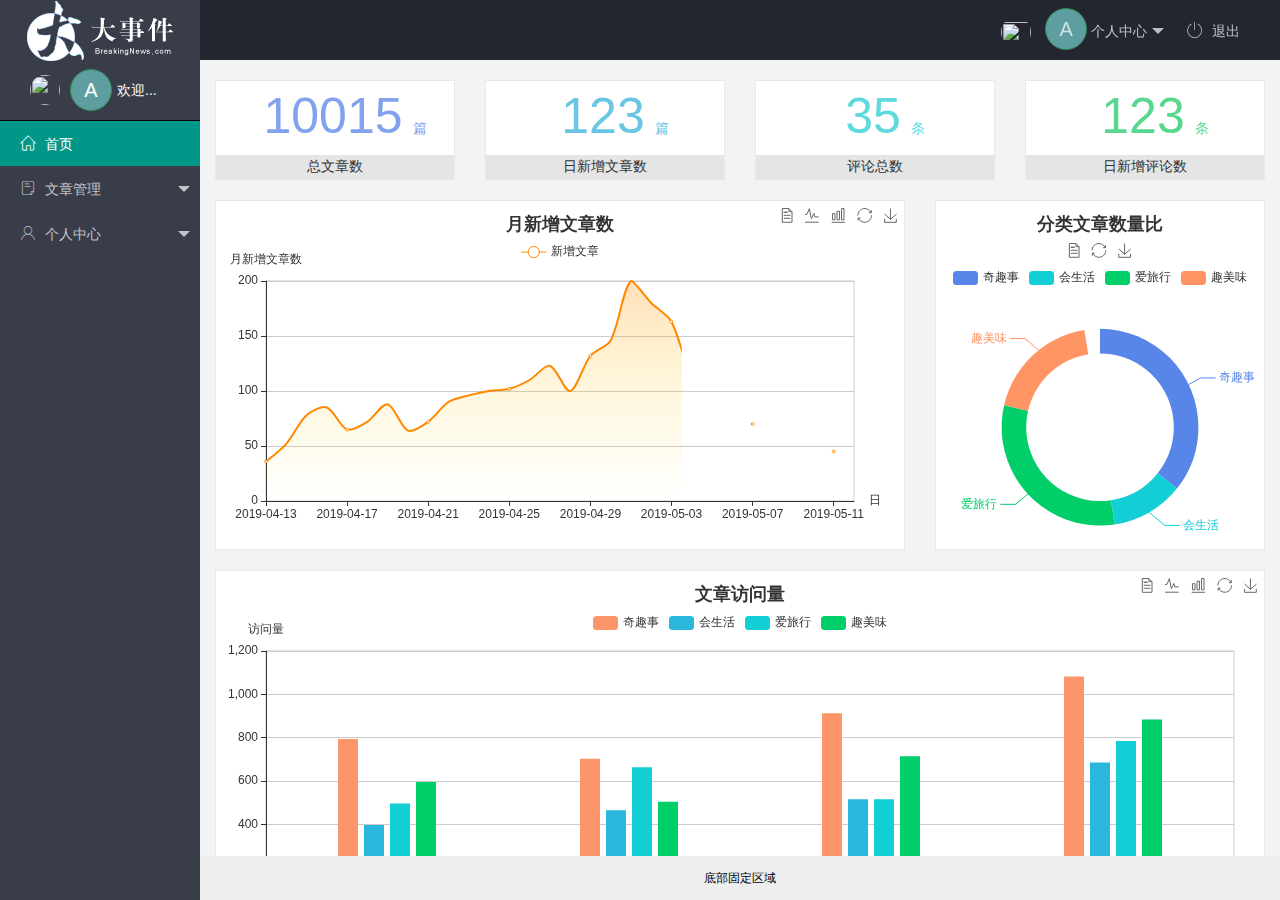
==== commit a5ec0eb2: "完成了个人中心功能" ====
--- a/index.htm
+++ b/index.htm
@@ -26,11 +26,11 @@
                         <span class="text-avatar">A</span> 个人中心
                     </a>
                     <dl class="layui-nav-child">
-                        <dd><a href="">基本资料</a></dd>
+                        <dd><a href="/user/user_info.html" target="main_fm">基本资料</a></dd>
                         <dd>
-                            <a href="">更换头像</a>
+                            <a href="/user/user_avatar.html" target="main_fm">更换头像</a>
                         </dd>
-                        <dd><a href="">重置密码</a></dd>
+                        <dd><a href="/user/user_pwd.html" target="main_fm">重置密码</a></dd>
                     </dl>
                 </li>
                 <li class="layui-nav-item" lay-unselect>
@@ -83,17 +83,17 @@
                         </a>
                         <dl class="layui-nav-child">
                             <dd>
-                                <a href="javascript:;">
+                                <a href="/user/user_info.html" target="main_fm">
                                     <i class="layui-icon layui-icon-app"></i> 基本资料
                                 </a>
                             </dd>
                             <dd>
-                                <a href="javascript:;">
+                                <a href="/user/user_avatar.html" target="main_fm">
                                     <i class="layui-icon layui-icon-app"></i> 更换头像
                                 </a>
                             </dd>
                             <dd>
-                                <a href="javascript:;">
+                                <a href="/user/user_pwd.html" target="main_fm">
                                     <i class="layui-icon layui-icon-app"></i> 重置密码
                                 </a>
                             </dd>
--- a/assets/css/index.css
+++ b/assets/css/index.css
@@ -29,6 +29,7 @@
   align-items: center;
 }
 .layui-side .userinfo #wel {
+  max-width: 110px;
   margin-left: 5px;
   line-height: 60px;
   white-space: nowrap;
